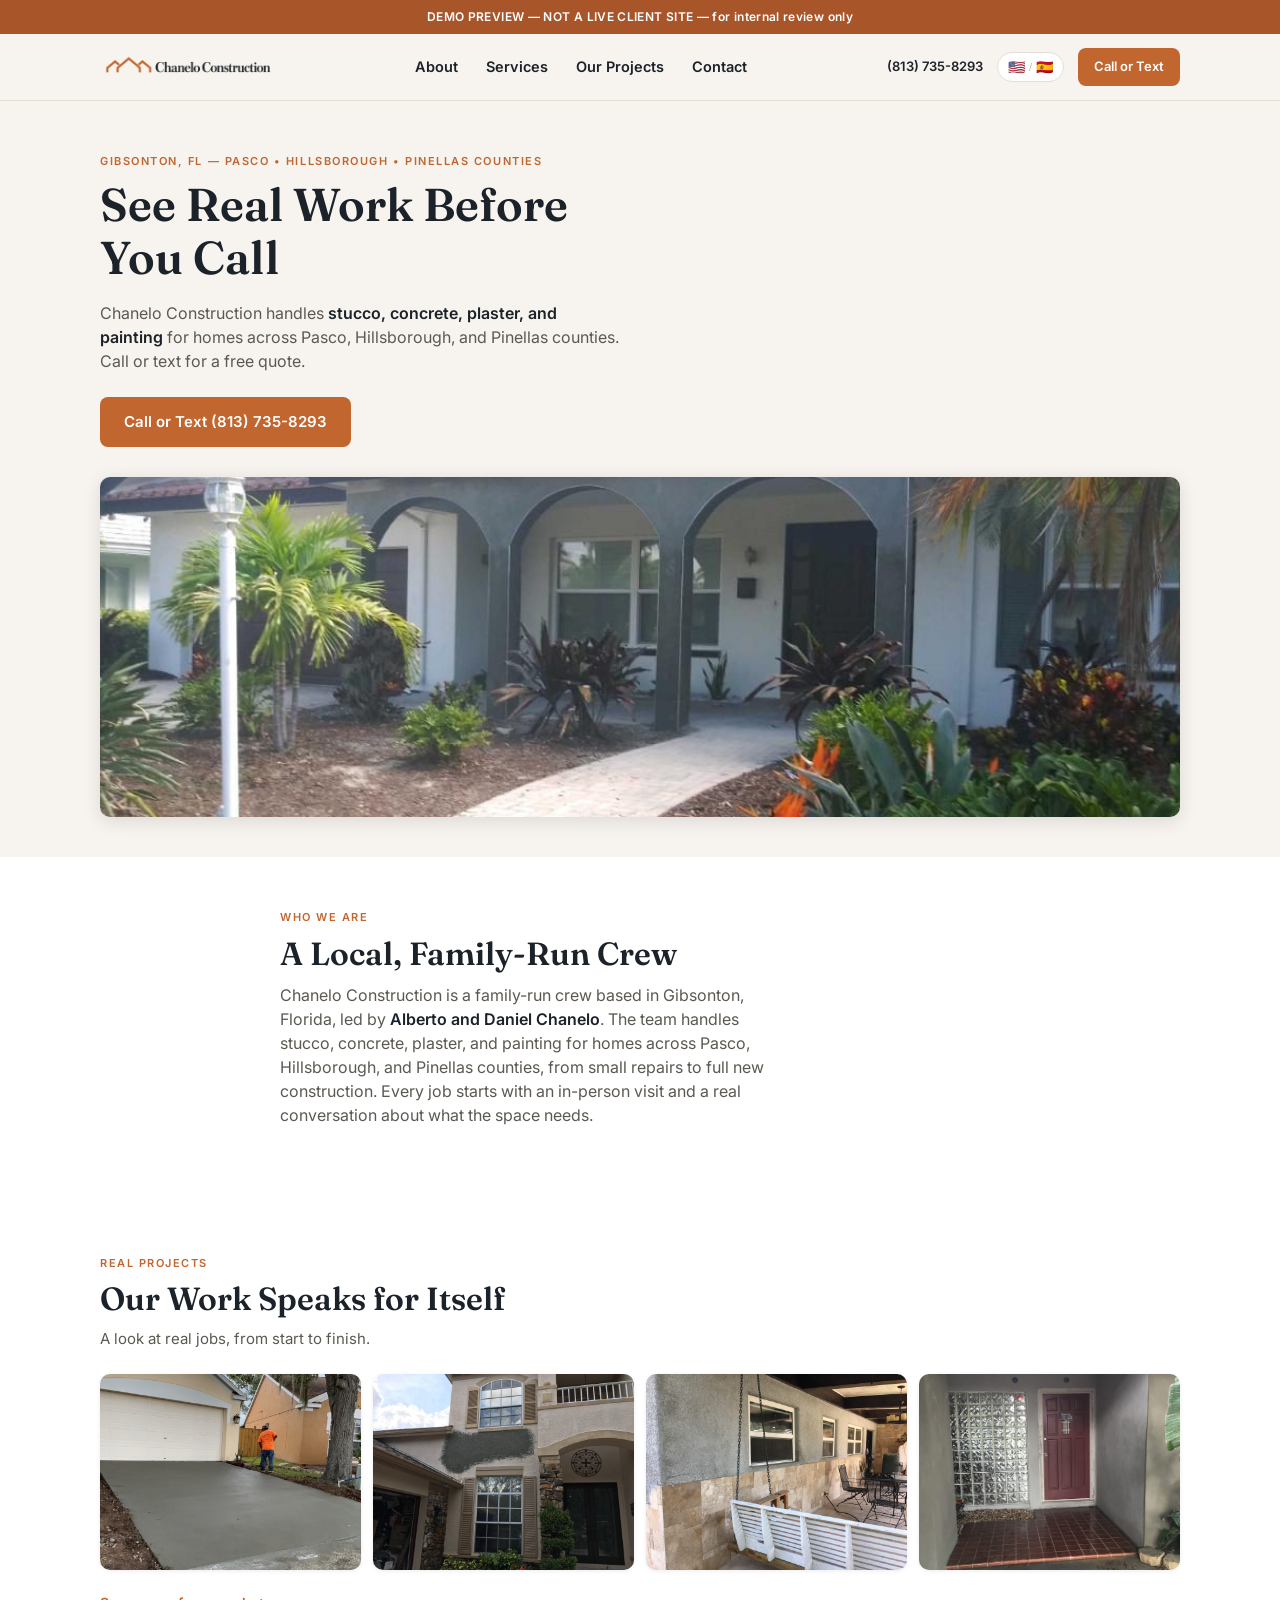
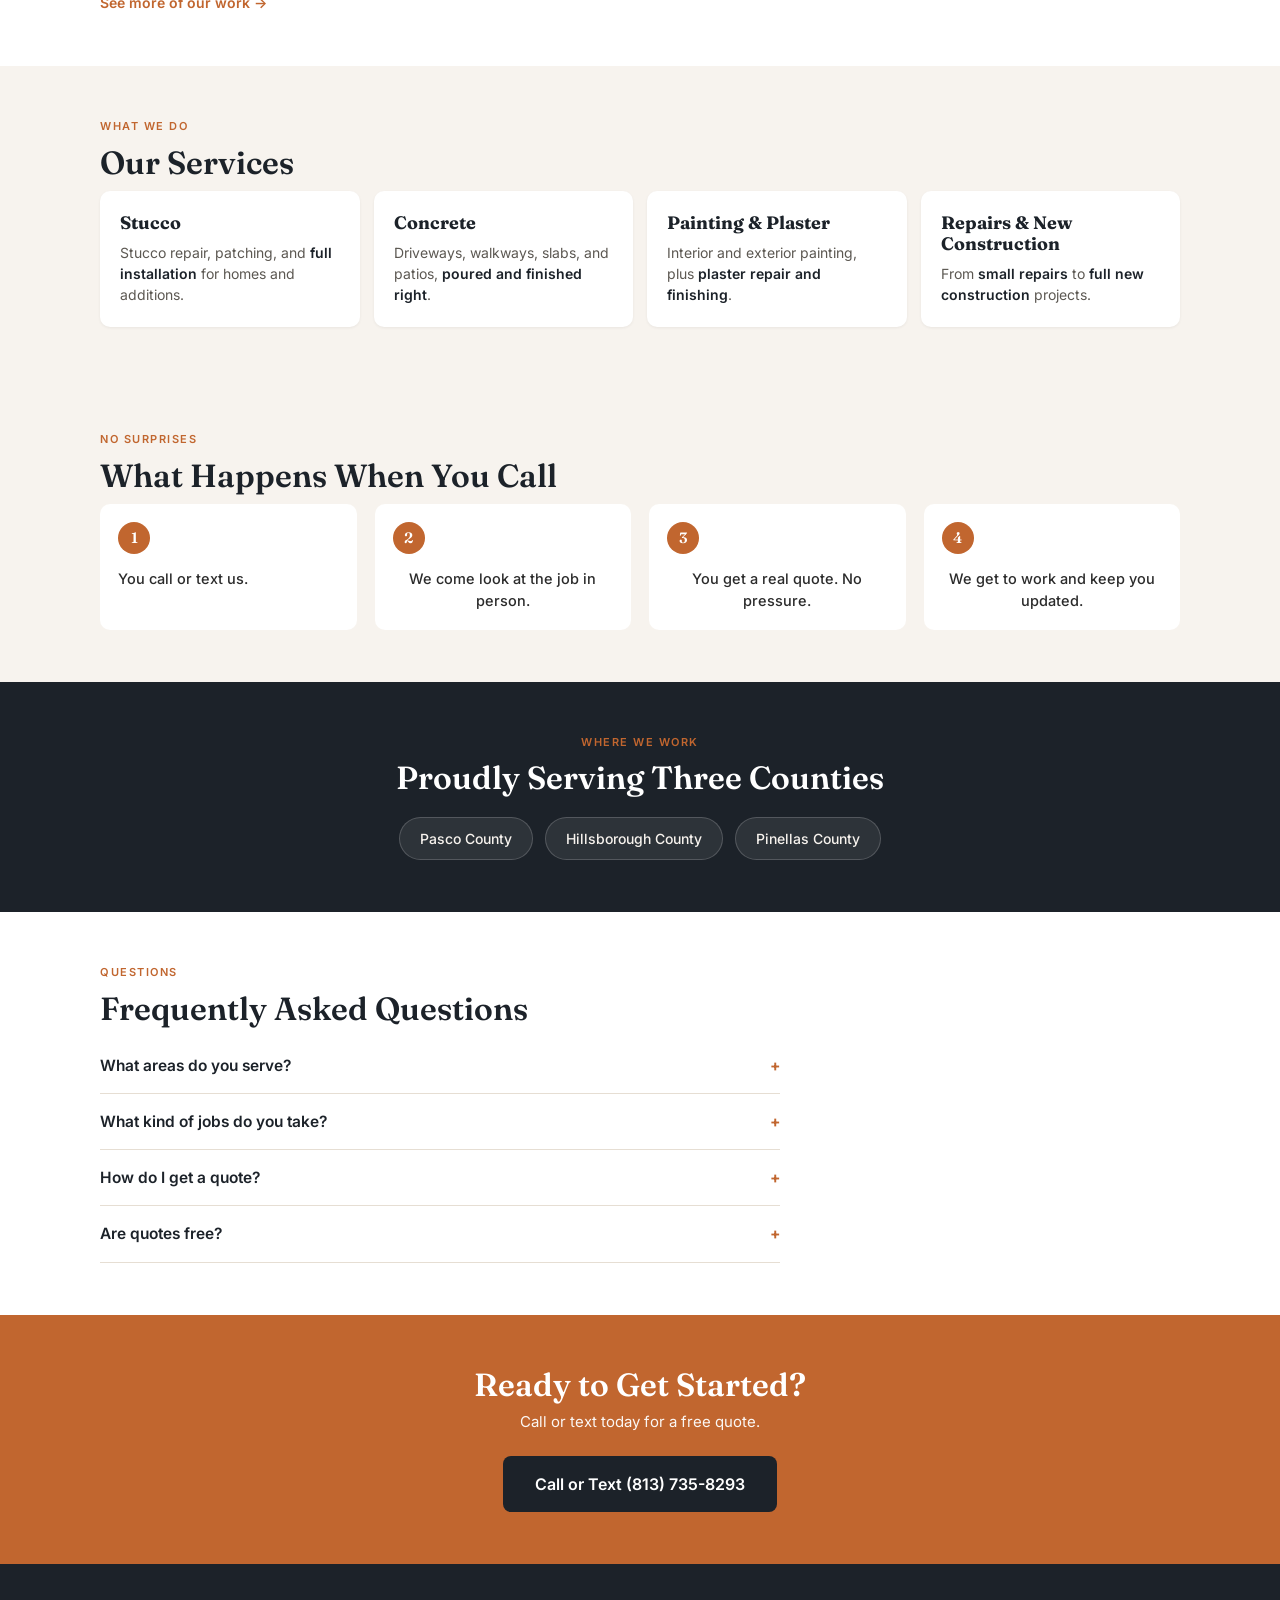
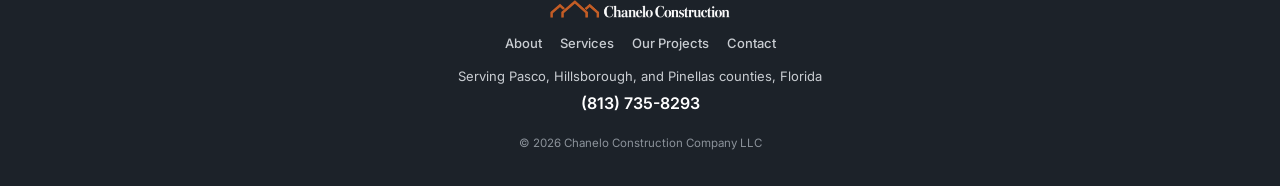
==== index.html @ 7eb4ff14 "Add real project photos from GBP to hero, home preview, and Projects gallery" ====
<!DOCTYPE html>
<html lang="en">
<head>
<meta charset="UTF-8">
<meta name="viewport" content="width=device-width, initial-scale=1">
<title>Chanelo Construction | Stucco, Concrete &amp; Painting | Pasco, Hillsborough &amp; Pinellas, FL</title>
<meta name="description" content="Chanelo Construction handles stucco, concrete, plaster, and painting for homes across Pasco, Hillsborough, and Pinellas counties, Florida. Call or text for a free quote.">
<link rel="preconnect" href="https://fonts.googleapis.com">
<link rel="preconnect" href="https://fonts.gstatic.com" crossorigin>
<link href="https://fonts.googleapis.com/css2?family=Fraunces:opsz,wght@9..144,500;9..144,600;9..144,700&family=Inter:wght@400;500;600;700&display=swap" rel="stylesheet">
<link rel="stylesheet" href="css/styles.css?v=1">
</head>
<body>

  <!-- DEMO BANNER: internal preview only, not shown to the client -->
  <div class="demo-banner">DEMO PREVIEW — NOT A LIVE CLIENT SITE — for internal review only</div>

  <header class="site-header">
    <div class="wrap header-inner">
      <a href="#top" class="logo-link">
        <img src="assets/logo/chanelo-logo.png" alt="Chanelo Construction" class="logo-img">
      </a>

      <nav class="main-nav" id="main-nav" aria-label="Main">
        <button class="nav-close" id="nav-close" aria-label="Close menu">&times;</button>
        <ul>
          <li><a href="#about" class="nav-link" data-i18n="nav_about">About</a></li>
          <li><a href="#services" class="nav-link" data-i18n="nav_services">Services</a></li>
          <li><a href="work/" class="nav-link" data-i18n="nav_projects">Our Projects</a></li>
          <li><a href="contact/" class="nav-link" data-i18n="nav_contact">Contact</a></li>
        </ul>
        <a href="tel:+18137358293" class="btn btn-primary nav-mobile-cta" data-i18n="cta_call">Call or Text (813) 735-8293</a>
      </nav>

      <div class="header-actions">
        <a href="tel:+18137358293" class="phone-link" data-i18n="phone_label">(813) 735-8293</a>
        <button id="lang-toggle" class="lang-toggle" aria-label="Switch language / Cambiar idioma">
          <span class="flag-en">🇺🇸</span><span class="lang-sep">/</span><span class="flag-es">🇪🇸</span>
        </button>
        <a href="tel:+18137358293" class="btn btn-primary btn-small desktop-only-cta" data-i18n="cta_short">Call or Text</a>
        <button class="hamburger" id="hamburger-btn" aria-label="Open menu" aria-expanded="false" aria-controls="main-nav">
          <span></span><span></span><span></span>
        </button>
      </div>
    </div>
    <div class="nav-overlay" id="nav-overlay"></div>
  </header>

  <main id="top">

    <!-- HERO -->
    <section class="hero">
      <div class="wrap hero-inner">
        <p class="eyebrow" data-i18n="hero_eyebrow">GIBSONTON, FL — PASCO • HILLSBOROUGH • PINELLAS COUNTIES</p>
        <h1 data-i18n="hero_headline">See Real Work Before You Call</h1>
        <p class="hero-sub" data-i18n="hero_sub">Chanelo Construction handles <strong>stucco, concrete, plaster, and painting</strong> for homes across Pasco, Hillsborough, and Pinellas counties. Call or text for a free quote.</p>
        <div class="hero-actions">
          <a href="tel:+18137358293" class="btn btn-primary" data-i18n="cta_call">Call or Text (813) 735-8293</a>
        </div>
        <div class="hero-photo">
          <img src="assets/photos/finished-home-mediterranean.jpg" data-i18n-alt="alt_hero_home" alt="A finished home renovation by Chanelo Construction" width="1024" height="768">
        </div>
      </div>
    </section>

    <!-- ABOUT -->
    <section class="section about-section" id="about">
      <div class="wrap about-inner">
        <p class="eyebrow" data-i18n="about_eyebrow">WHO WE ARE</p>
        <h2 data-i18n="about_heading">A Local, Family-Run Crew</h2>
        <p class="section-sub about-body" data-i18n="about_body">
          Chanelo Construction is a family-run crew based in Gibsonton, Florida, led by
          <strong>Alberto and Daniel Chanelo</strong>. The team handles stucco, concrete,
          plaster, and painting for homes across Pasco, Hillsborough, and Pinellas
          counties, from small repairs to full new construction. Every job starts with
          an in-person visit and a real conversation about what the space needs.
        </p>
      </div>
    </section>

    <!-- REAL WORK -->
    <section class="section work-section" id="work">
      <div class="wrap">
        <p class="eyebrow" data-i18n="work_eyebrow">REAL PROJECTS</p>
        <h2 data-i18n="work_heading">Our Work Speaks for Itself</h2>
        <p class="section-sub" data-i18n="work_sub">A look at real jobs, from start to finish.</p>
        <div class="photo-grid">
          <div class="photo-tile"><img src="assets/photos/driveway-during.jpg" data-i18n-alt="alt_driveway_during" alt="Chanelo Construction crew finishing a fresh concrete driveway" loading="lazy"></div>
          <div class="photo-tile"><img src="assets/photos/finished-home-stone-stucco-patch.jpg" data-i18n-alt="alt_stucco_patch" alt="Fresh stucco patch repair on a home exterior" loading="lazy"></div>
          <div class="photo-tile"><img src="assets/photos/patio-lanai.jpg" data-i18n-alt="alt_patio" alt="Covered patio addition with tile flooring" loading="lazy"></div>
          <div class="photo-tile"><img src="assets/photos/front-entry-renovation.jpg" data-i18n-alt="alt_entry" alt="Renovated home entry with glass block and tile flooring" loading="lazy"></div>
        </div>
        <a href="work/" class="link-more" data-i18n="work_see_more">See more of our work &rarr;</a>
      </div>
    </section>

    <!-- SERVICES -->
    <section class="section services-section" id="services">
      <div class="wrap">
        <p class="eyebrow" data-i18n="services_eyebrow">WHAT WE DO</p>
        <h2 data-i18n="services_heading">Our Services</h2>
        <div class="cards-grid">
          <div class="card">
            <h3 data-i18n="service_1_title">Stucco</h3>
            <p data-i18n="service_1_desc">Stucco repair, patching, and <strong>full installation</strong> for homes and additions.</p>
          </div>
          <div class="card">
            <h3 data-i18n="service_2_title">Concrete</h3>
            <p data-i18n="service_2_desc">Driveways, walkways, slabs, and patios, <strong>poured and finished right</strong>.</p>
          </div>
          <div class="card">
            <h3 data-i18n="service_3_title">Painting &amp; Plaster</h3>
            <p data-i18n="service_3_desc">Interior and exterior painting, plus <strong>plaster repair and finishing</strong>.</p>
          </div>
          <div class="card">
            <h3 data-i18n="service_4_title">Repairs &amp; New Construction</h3>
            <p data-i18n="service_4_desc">From <strong>small repairs</strong> to <strong>full new construction</strong> projects.</p>
          </div>
        </div>
      </div>
    </section>

    <!-- WHAT HAPPENS WHEN YOU CALL -->
    <section class="section process-section">
      <div class="wrap">
        <p class="eyebrow" data-i18n="process_eyebrow">NO SURPRISES</p>
        <h2 data-i18n="process_heading">What Happens When You Call</h2>
        <div class="steps-grid">
          <div class="step">
            <span class="step-num">1</span>
            <p data-i18n="process_1">You call or text us.</p>
          </div>
          <div class="step">
            <span class="step-num">2</span>
            <p data-i18n="process_2">We come look at the job in person.</p>
          </div>
          <div class="step">
            <span class="step-num">3</span>
            <p data-i18n="process_3">You get a real quote. No pressure.</p>
          </div>
          <div class="step">
            <span class="step-num">4</span>
            <p data-i18n="process_4">We get to work and keep you updated.</p>
          </div>
        </div>
      </div>
    </section>

    <!-- SERVICE AREA -->
    <section class="section area-section">
      <div class="wrap area-inner">
        <p class="eyebrow" data-i18n="area_eyebrow">WHERE WE WORK</p>
        <h2 data-i18n="area_heading">Proudly Serving Three Counties</h2>
        <div class="county-list">
          <div class="county-chip" data-i18n="county_1">Pasco County</div>
          <div class="county-chip" data-i18n="county_2">Hillsborough County</div>
          <div class="county-chip" data-i18n="county_3">Pinellas County</div>
        </div>
      </div>
    </section>

    <!-- FAQ -->
    <section class="section faq-section">
      <div class="wrap">
        <p class="eyebrow" data-i18n="faq_eyebrow">QUESTIONS</p>
        <h2 data-i18n="faq_heading">Frequently Asked Questions</h2>
        <div class="faq-list">
          <details class="faq-item">
            <summary data-i18n="faq_q1">What areas do you serve?</summary>
            <p data-i18n="faq_a1">We serve <strong>Pasco, Hillsborough, and Pinellas counties</strong> in Florida.</p>
          </details>
          <details class="faq-item">
            <summary data-i18n="faq_q2">What kind of jobs do you take?</summary>
            <p data-i18n="faq_a2">Everything from small repairs to full new construction, including <strong>stucco, concrete, plaster, and painting</strong>.</p>
          </details>
          <details class="faq-item">
            <summary data-i18n="faq_q3">How do I get a quote?</summary>
            <p data-i18n="faq_a3">Call or text us. We will come look at the job and give you <strong>a real quote, no pressure</strong>.</p>
          </details>
          <details class="faq-item">
            <summary data-i18n="faq_q4">Are quotes free?</summary>
            <p data-i18n="faq_a4"><strong>Yes, every quote is free.</strong></p>
          </details>
        </div>
      </div>
    </section>

    <!-- FINAL CTA -->
    <section class="section final-cta">
      <div class="wrap final-cta-inner">
        <h2 data-i18n="final_heading">Ready to Get Started?</h2>
        <p data-i18n="final_sub">Call or text today for a free quote.</p>
        <a href="tel:+18137358293" class="btn btn-primary btn-large" data-i18n="cta_call">Call or Text (813) 735-8293</a>
      </div>
    </section>

  </main>

  <footer class="site-footer">
    <div class="wrap footer-inner">
      <img src="assets/logo/chanelo-logo-dark-bg.png" alt="Chanelo Construction" class="footer-logo">
      <nav class="footer-nav" aria-label="Footer">
        <a href="#about" data-i18n="nav_about">About</a>
        <a href="#services" data-i18n="nav_services">Services</a>
        <a href="work/" data-i18n="nav_projects">Our Projects</a>
        <a href="contact/" data-i18n="nav_contact">Contact</a>
      </nav>
      <div class="footer-info">
        <p data-i18n="footer_area">Serving Pasco, Hillsborough, and Pinellas counties, Florida</p>
        <a href="tel:+18137358293" class="footer-phone">(813) 735-8293</a>
      </div>
      <p class="footer-copy" data-i18n="footer_copy">&copy; 2026 Chanelo Construction Company LLC</p>
    </div>
  </footer>

  <script src="js/main.js?v=1"></script>
</body>
</html>
---- css/styles.css ----
:root{
  --navy:#1C2229;
  --terracotta:#C1662F;
  --rust:#A8552A;
  --sand:#F7F3EE;
  --charcoal:#2B2B2B;
  --body-dim:#5c5852;
  --white:#FFFFFF;
  --border-soft:#e6ded3;
}

*{ box-sizing:border-box; margin:0; padding:0; }

html{ scroll-behavior:smooth; }

body{
  font-family:'Inter', sans-serif;
  background:var(--sand);
  color:var(--charcoal);
  line-height:1.5;
}

img{ max-width:100%; display:block; }

.wrap{
  max-width:1120px;
  margin:0 auto;
  padding:0 20px;
}

p strong, li strong, summary strong { color:var(--navy); font-weight:600; }

a{ color:inherit; text-decoration:none; }

h1,h2,h3{
  font-family:'Fraunces', serif;
  color:var(--navy);
  line-height:1.15;
}

/* Demo banner (internal only) */
.demo-banner{
  background:var(--rust);
  color:var(--white);
  text-align:center;
  font-size:12px;
  font-weight:600;
  letter-spacing:0.03em;
  padding:8px 12px;
}

/* Header */
.site-header{
  background:var(--sand);
  border-bottom:1px solid var(--border-soft);
  position:sticky;
  top:0;
  z-index:50;
}
.header-inner{
  display:flex;
  align-items:center;
  justify-content:space-between;
  padding:14px 20px;
}
.logo-img{ height:32px; width:auto; }
.header-actions{
  display:flex;
  align-items:center;
  gap:14px;
}
.phone-link{
  font-weight:600;
  font-size:13px;
  color:var(--navy);
  display:none;
}
.lang-toggle{
  background:var(--white);
  border:1px solid var(--border-soft);
  border-radius:20px;
  padding:6px 10px;
  font-size:14px;
  cursor:pointer;
  display:flex;
  align-items:center;
  gap:4px;
}
.lang-sep{ color:#bbb; font-size:11px; }
.desktop-only-cta{ display:none; }

/* Hamburger */
.hamburger{
  background:none;
  border:none;
  width:34px;
  height:34px;
  display:flex;
  flex-direction:column;
  align-items:center;
  justify-content:center;
  gap:6px;
  cursor:pointer;
  padding:0;
}
.hamburger span{
  display:block;
  width:22px;
  height:2px;
  background:var(--navy);
  border-radius:2px;
  transition:transform 0.3s ease, opacity 0.2s ease;
}
.hamburger[aria-expanded="true"] span:nth-child(1){ transform:translateY(8px) rotate(45deg); }
.hamburger[aria-expanded="true"] span:nth-child(2){ opacity:0; }
.hamburger[aria-expanded="true"] span:nth-child(3){ transform:translateY(-8px) rotate(-45deg); }

/* Nav — mobile slide-in panel */
.main-nav{
  position:fixed;
  top:0;
  right:0;
  height:100vh;
  width:82%;
  max-width:340px;
  background:var(--navy);
  z-index:200;
  padding:80px 30px 30px;
  transform:translateX(100%);
  transition:transform 0.35s cubic-bezier(.22,.85,.32,1);
  display:flex;
  flex-direction:column;
}
.main-nav.is-open{ transform:translateX(0); }
.main-nav ul{
  list-style:none;
  display:flex;
  flex-direction:column;
  gap:6px;
}
.main-nav .nav-link{
  display:block;
  color:var(--sand);
  font-family:'Fraunces', serif;
  font-size:22px;
  font-weight:500;
  padding:12px 0;
  border-bottom:1px solid rgba(255,255,255,0.08);
  opacity:0;
  transform:translateX(14px);
  transition:opacity 0.35s ease, transform 0.35s ease;
}
.main-nav.is-open .nav-link{ opacity:1; transform:translateX(0); }
.main-nav.is-open li:nth-child(1) .nav-link{ transition-delay:0.08s; }
.main-nav.is-open li:nth-child(2) .nav-link{ transition-delay:0.14s; }
.main-nav.is-open li:nth-child(3) .nav-link{ transition-delay:0.2s; }
.main-nav.is-open li:nth-child(4) .nav-link{ transition-delay:0.26s; }
.nav-mobile-cta{ margin-top:auto; text-align:center; }
.nav-close{
  position:absolute;
  top:20px;
  right:20px;
  background:none;
  border:none;
  color:var(--sand);
  font-size:32px;
  line-height:1;
  cursor:pointer;
  padding:6px;
}
.nav-overlay{
  position:fixed;
  inset:0;
  background:rgba(0,0,0,0.45);
  opacity:0;
  visibility:hidden;
  transition:opacity 0.3s ease;
  z-index:150;
}
.nav-overlay.is-open{ opacity:1; visibility:visible; }
body.nav-locked{ overflow:hidden; }

.btn{
  display:inline-block;
  font-family:'Inter', sans-serif;
  font-weight:600;
  border-radius:8px;
  padding:14px 24px;
  font-size:15px;
  text-align:center;
  transition:background 0.15s ease, transform 0.1s ease;
}
.btn-primary{
  background:var(--terracotta);
  color:var(--white);
}
.btn-primary:hover{ background:var(--rust); }
.btn-primary:active{ transform:scale(0.98); }
.btn-small{ padding:9px 16px; font-size:13px; }
.btn-large{ padding:16px 32px; font-size:16px; }

/* Hero */
.hero{ padding:52px 0 40px; }
.eyebrow{
  font-size:11px;
  font-weight:600;
  letter-spacing:0.14em;
  text-transform:uppercase;
  color:var(--terracotta);
  margin-bottom:10px;
}
.hero h1{
  font-size:clamp(28px, 6vw, 46px);
  font-weight:600;
  margin-bottom:16px;
  max-width:12ch;
}
.hero-sub{
  font-size:16px;
  color:var(--body-dim);
  max-width:52ch;
  margin-bottom:24px;
}
.hero-actions{ margin-bottom:30px; }

.photo-placeholder{
  background:var(--white);
  border:1.5px dashed var(--terracotta);
  border-radius:10px;
  display:flex;
  align-items:center;
  justify-content:center;
  color:#a89f92;
  font-size:13px;
  font-weight:500;
  text-align:center;
  padding:10px;
}
.hero-photo-placeholder{ height:220px; }
.hero-photo{
  border-radius:10px;
  overflow:hidden;
  height:220px;
  box-shadow:0 4px 18px rgba(28,34,41,0.12);
}
.hero-photo img{ width:100%; height:100%; object-fit:cover; }

.photo-tile{
  border-radius:10px;
  overflow:hidden;
  box-shadow:0 1px 4px rgba(0,0,0,0.08);
  aspect-ratio:4/3;
}
.photo-tile img{ width:100%; height:100%; object-fit:cover; display:block; transition:transform 0.4s ease; }
.photo-tile:hover img{ transform:scale(1.05); }

/* Sections */
.section{ padding:52px 0; }
.section-sub{
  color:var(--body-dim);
  font-size:15px;
  margin-bottom:24px;
  max-width:50ch;
}
.section h2{
  font-size:clamp(24px, 4vw, 32px);
  font-weight:600;
  margin-bottom:10px;
}

.work-section{ background:var(--white); }
.photo-grid{
  display:grid;
  grid-template-columns:1fr 1fr;
  gap:12px;
  margin-bottom:20px;
}
.photo-grid .photo-placeholder{ height:140px; }
.link-more{
  color:var(--terracotta);
  font-weight:600;
  font-size:14px;
}

.cards-grid{
  display:grid;
  grid-template-columns:1fr;
  gap:14px;
}
.card{
  background:var(--white);
  border-radius:10px;
  padding:22px 20px;
  box-shadow:0 1px 3px rgba(0,0,0,0.06);
}
.card h3{ font-size:18px; margin-bottom:8px; }
.card p{ color:var(--body-dim); font-size:14px; }

.process-section{ background:var(--sand); }
.steps-grid{
  display:grid;
  grid-template-columns:1fr;
  gap:18px;
}
.step{
  display:flex;
  align-items:flex-start;
  gap:14px;
  background:var(--white);
  border-radius:10px;
  padding:18px;
}
.step-num{
  flex-shrink:0;
  width:32px;
  height:32px;
  border-radius:50%;
  background:var(--terracotta);
  color:var(--white);
  font-family:'Fraunces', serif;
  font-weight:600;
  display:flex;
  align-items:center;
  justify-content:center;
  font-size:15px;
}
.step p{ font-size:14.5px; padding-top:6px; color:var(--charcoal); font-weight:500; }

.area-section{ background:var(--navy); color:var(--sand); }
.area-section .eyebrow{ color:var(--terracotta); }
.area-section h2{ color:var(--white); }
.area-inner{ text-align:center; }
.county-list{
  display:flex;
  flex-wrap:wrap;
  justify-content:center;
  gap:12px;
  margin-top:20px;
}
.county-chip{
  background:rgba(255,255,255,0.08);
  border:1px solid rgba(255,255,255,0.18);
  color:var(--sand);
  padding:10px 20px;
  border-radius:30px;
  font-size:14px;
  font-weight:500;
}

.faq-section{ background:var(--white); }
.faq-list{ max-width:680px; }
.faq-item{
  border-bottom:1px solid var(--border-soft);
  padding:16px 0;
}
.faq-item summary{
  cursor:pointer;
  font-weight:600;
  font-size:15.5px;
  color:var(--navy);
  list-style:none;
}
.faq-item summary::-webkit-details-marker{ display:none; }
.faq-item summary::after{
  content:"+";
  float:right;
  color:var(--terracotta);
  font-weight:700;
}
.faq-item[open] summary::after{ content:"\2212"; }
.faq-item p{
  margin-top:10px;
  color:var(--body-dim);
  font-size:14.5px;
}

.final-cta{
  background:var(--terracotta);
  color:var(--white);
  text-align:center;
}
.final-cta h2{ color:var(--white); margin-bottom:8px; }
.final-cta p{ margin-bottom:22px; font-size:15px; opacity:0.95; }
.final-cta .btn-primary{ background:var(--navy); }
.final-cta .btn-primary:hover{ background:#111519; }

/* Footer */
.site-footer{
  background:var(--navy);
  color:var(--sand);
  padding:34px 0;
}
.footer-inner{
  display:flex;
  flex-direction:column;
  align-items:center;
  text-align:center;
  gap:14px;
}
.footer-logo{ height:22px; width:auto; }
.footer-info p{ font-size:13px; color:#c9cdd2; margin-bottom:4px; }
.footer-phone{ font-weight:600; color:var(--white); }
.footer-copy{ font-size:11.5px; color:#8b929a; margin-top:6px; }

/* About section */
.about-section{ background:var(--white); }
.about-inner{ max-width:760px; }
.about-body{ font-size:16px; }

/* Contact page */
.contact-hero{ padding-bottom:20px; }
.contact-body{ padding-top:10px; }
.contact-grid{
  display:grid;
  grid-template-columns:1fr;
  gap:30px;
}
.contact-direct{
  display:flex;
  flex-direction:column;
  gap:14px;
}
.contact-method{
  background:var(--white);
  border-radius:10px;
  padding:18px 20px;
  box-shadow:0 1px 3px rgba(0,0,0,0.06);
  display:flex;
  flex-direction:column;
  gap:4px;
}
.contact-method-label{
  font-size:11px;
  font-weight:600;
  letter-spacing:0.08em;
  text-transform:uppercase;
  color:var(--terracotta);
}
.contact-method-value{
  font-size:16px;
  font-weight:600;
  color:var(--navy);
  font-family:'Fraunces', serif;
}
.contact-form{
  background:var(--white);
  border-radius:12px;
  padding:26px 22px;
  box-shadow:0 1px 3px rgba(0,0,0,0.06);
  display:flex;
  flex-direction:column;
  gap:16px;
}
.form-note{
  font-size:12.5px;
  color:#8a8478;
  background:var(--sand);
  border-radius:6px;
  padding:8px 12px;
}
.form-field{ display:flex; flex-direction:column; gap:6px; font-size:13.5px; font-weight:600; color:var(--navy); }
.form-field input, .form-field select, .form-field textarea{
  font-family:'Inter', sans-serif;
  font-size:14.5px;
  font-weight:400;
  color:var(--charcoal);
  border:1px solid var(--border-soft);
  border-radius:8px;
  padding:11px 12px;
  background:var(--sand);
}
.form-field input:focus, .form-field select:focus, .form-field textarea:focus{
  outline:2px solid var(--terracotta);
  outline-offset:1px;
}
.form-field select{ appearance:none; background-image:url("data:image/svg+xml,%3Csvg xmlns='http://www.w3.org/2000/svg' width='12' height='8'%3E%3Cpath d='M1 1l5 5 5-5' stroke='%23A8552A' stroke-width='2' fill='none'/%3E%3C/svg%3E"); background-repeat:no-repeat; background-position:right 12px center; }

/* Work page */
.work-hero{ padding-bottom:16px; }
.work-category{ padding:36px 0; }
.work-category.alt-bg{ background:var(--white); }
.work-category h2{ font-size:22px; margin-bottom:16px; }
.photo-grid-3{ grid-template-columns:1fr 1fr; }
.photo-grid-3 .photo-placeholder{ height:150px; }

/* Footer nav */
.footer-nav{
  display:flex;
  flex-wrap:wrap;
  justify-content:center;
  gap:18px;
  font-size:13px;
  font-weight:500;
}
.footer-nav a{ color:#c9cdd2; }
.footer-nav a:hover{ color:var(--white); }

/* Tablet+ */
@media (min-width:640px){
  .phone-link{ display:inline-block; }
  .hero-photo, .hero-photo-placeholder{ height:340px; }
  .photo-grid{ grid-template-columns:repeat(4,1fr); }
  .cards-grid{ grid-template-columns:repeat(2,1fr); }
  .steps-grid{ grid-template-columns:repeat(4,1fr); }
  .step{ flex-direction:column; text-align:center; }
  .step p{ padding-top:0; }
}

@media (min-width:900px){
  .cards-grid{ grid-template-columns:repeat(4,1fr); }
  .hero h1{ max-width:16ch; }
  .contact-grid{ grid-template-columns:280px 1fr; align-items:start; }
  .photo-grid-3{ grid-template-columns:repeat(3,1fr); }

  .hamburger, .nav-close, .nav-overlay{ display:none; }
  .desktop-only-cta{ display:inline-block; }

  .main-nav{
    position:static;
    height:auto;
    width:auto;
    max-width:none;
    background:none;
    transform:none;
    padding:0;
    flex-direction:row;
    align-items:center;
  }
  .main-nav ul{
    flex-direction:row;
    gap:28px;
  }
  .main-nav .nav-link{
    color:var(--navy);
    font-family:'Inter', sans-serif;
    font-size:14.5px;
    font-weight:600;
    padding:0;
    border-bottom:none;
    opacity:1;
    transform:none;
  }
  .main-nav .nav-link:hover{ color:var(--terracotta); }
  .nav-mobile-cta{ display:none; }
}
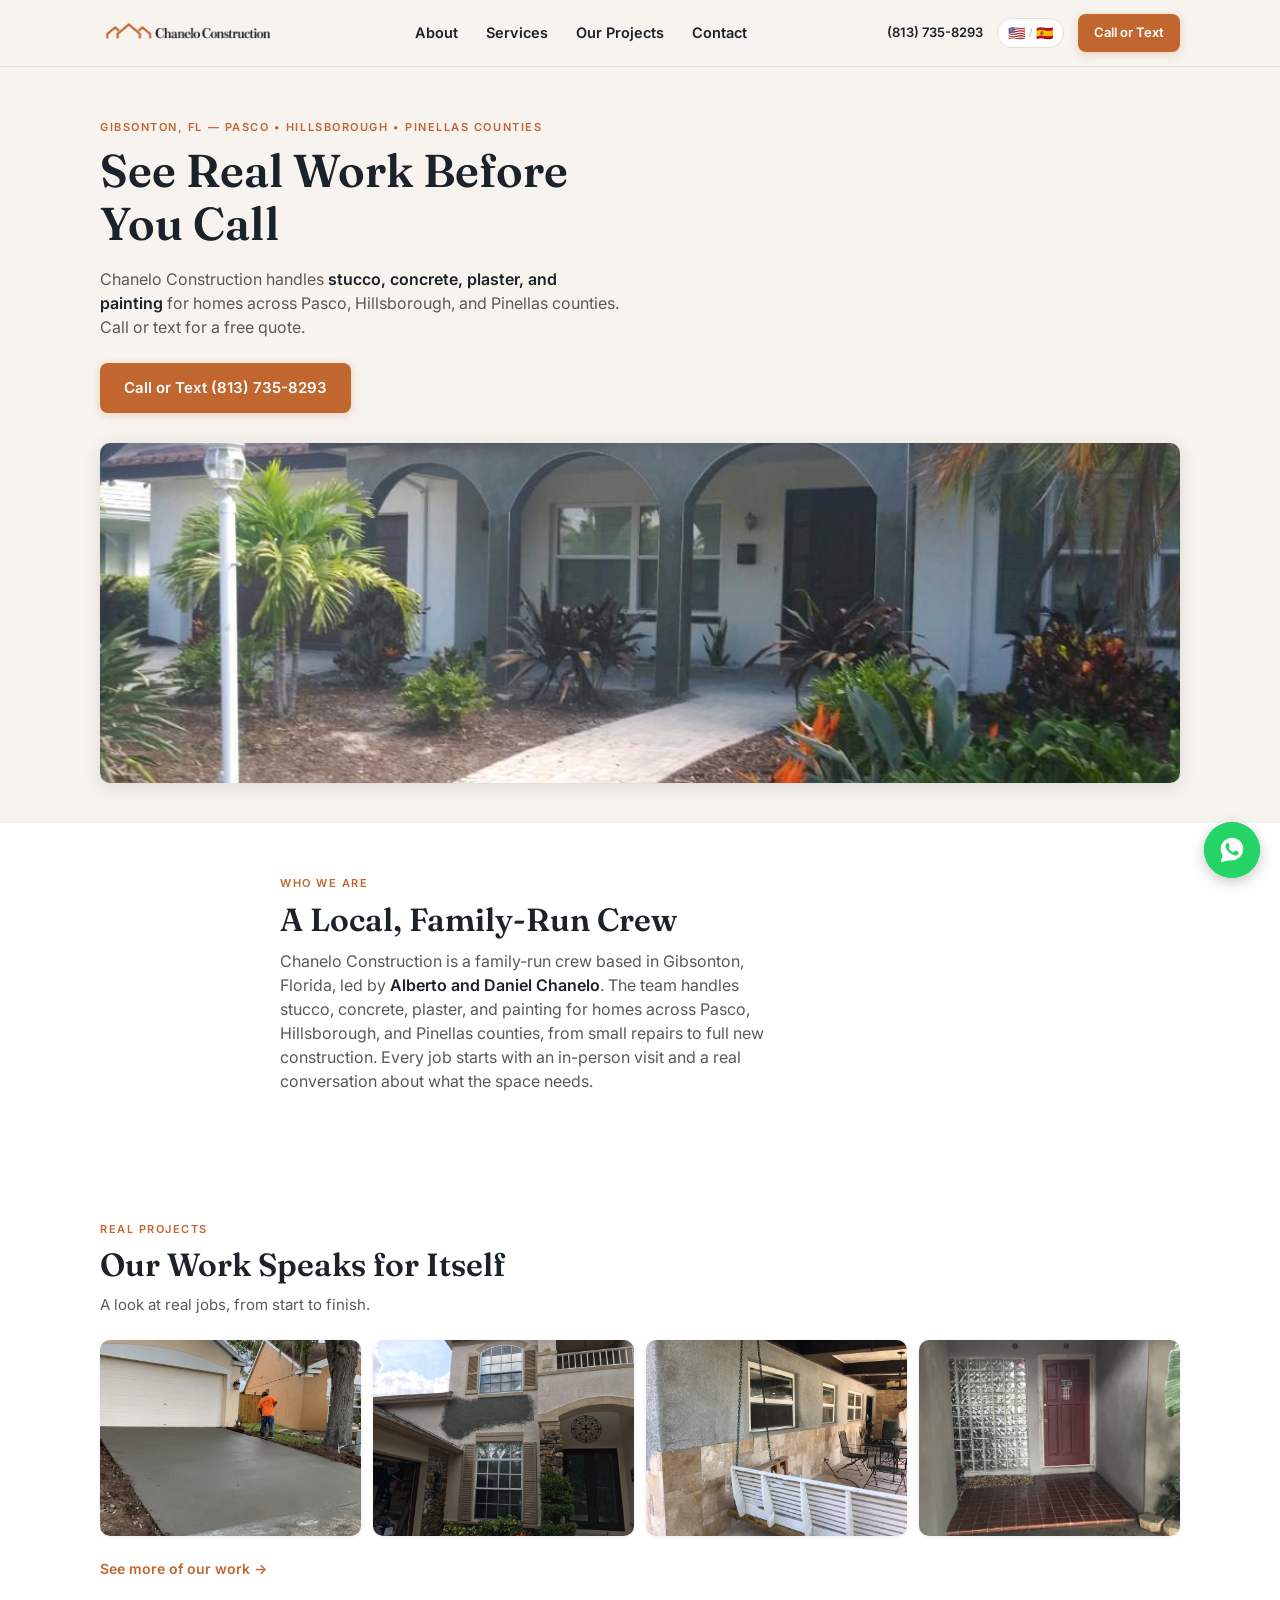
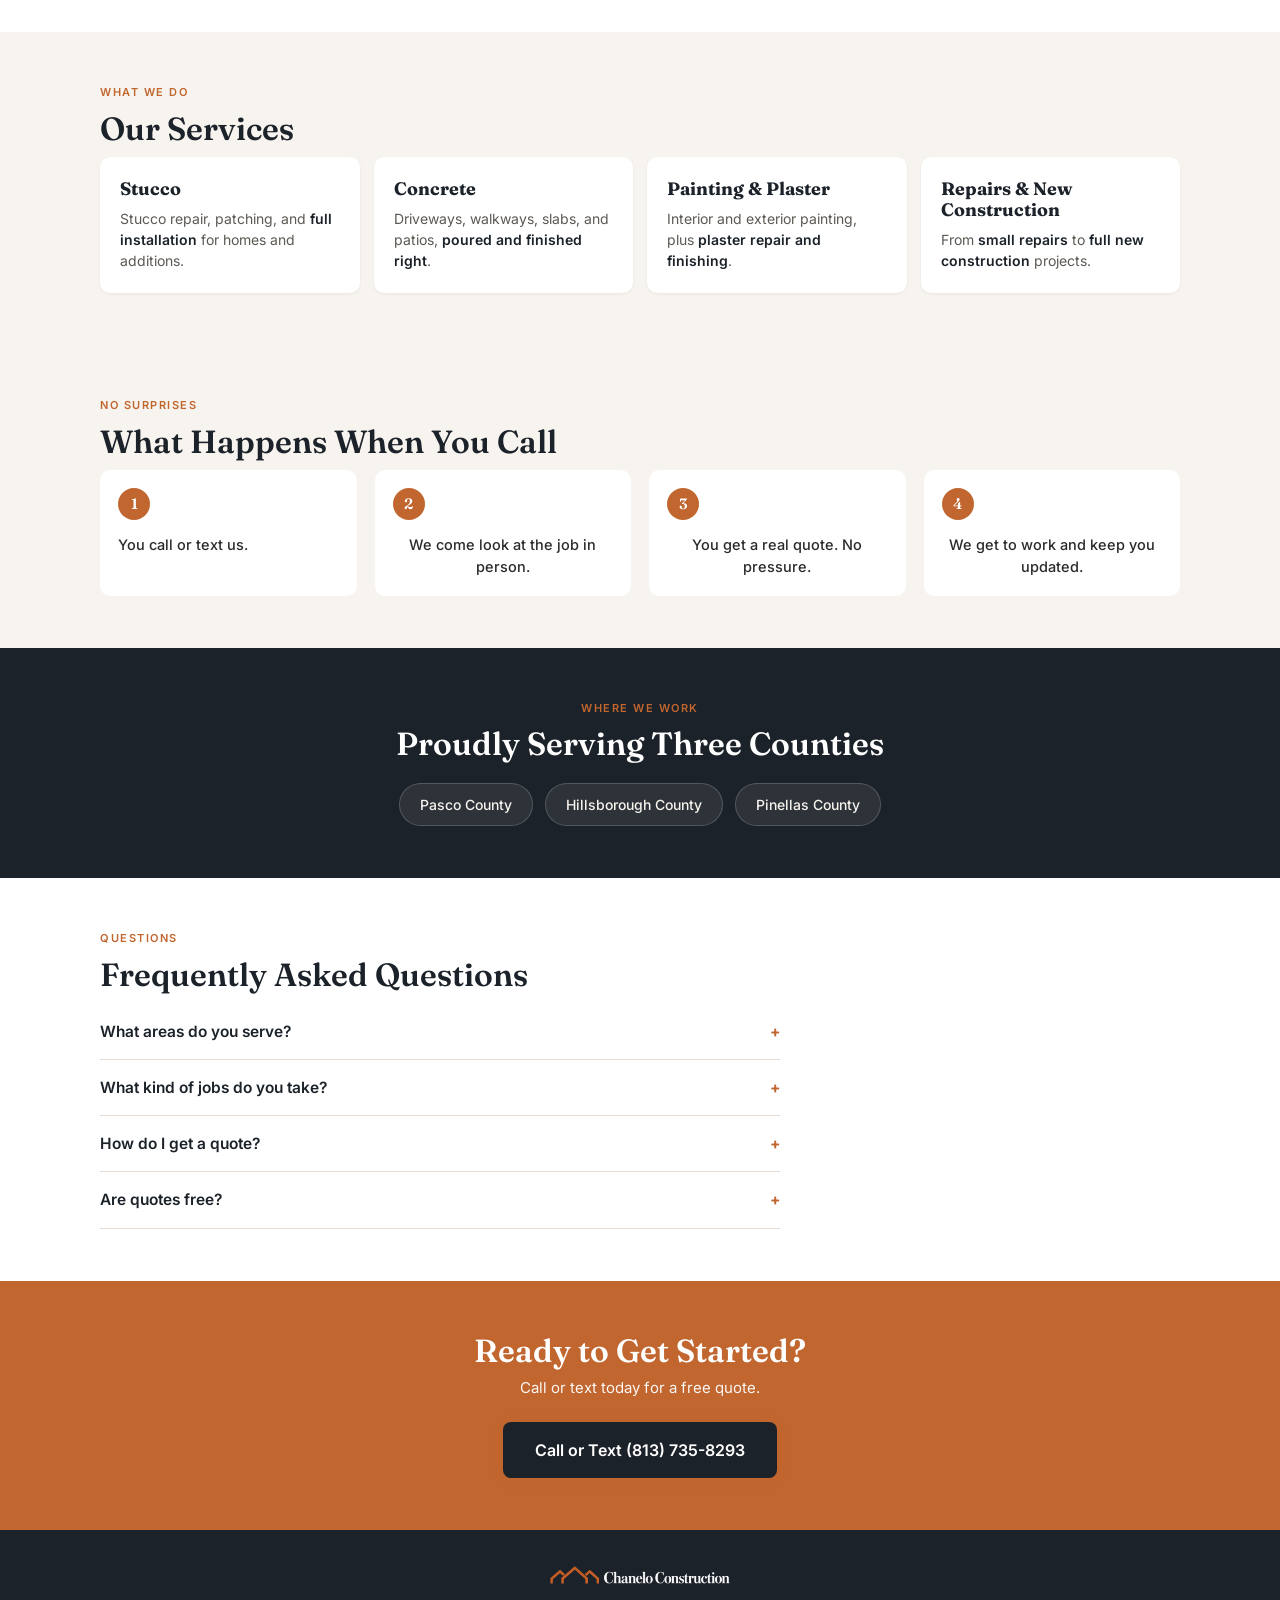
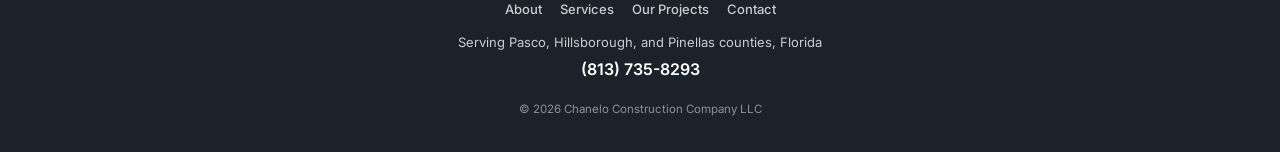
==== commit 628e01cc: "Add back-to-top and WhatsApp buttons, scroll-reveal animations, hide empty Painting category, fix mo" ====
--- a/index.html
+++ b/index.html
@@ -12,9 +12,6 @@
 </head>
 <body>
 
-  <!-- DEMO BANNER: internal preview only, not shown to the client -->
-  <div class="demo-banner">DEMO PREVIEW — NOT A LIVE CLIENT SITE — for internal review only</div>
-
   <header class="site-header">
     <div class="wrap header-inner">
       <a href="#top" class="logo-link">
@@ -64,7 +61,7 @@
     </section>
 
     <!-- ABOUT -->
-    <section class="section about-section" id="about">
+    <section class="section about-section reveal" id="about">
       <div class="wrap about-inner">
         <p class="eyebrow" data-i18n="about_eyebrow">WHO WE ARE</p>
         <h2 data-i18n="about_heading">A Local, Family-Run Crew</h2>
@@ -79,7 +76,7 @@
     </section>
 
     <!-- REAL WORK -->
-    <section class="section work-section" id="work">
+    <section class="section work-section reveal" id="work">
       <div class="wrap">
         <p class="eyebrow" data-i18n="work_eyebrow">REAL PROJECTS</p>
         <h2 data-i18n="work_heading">Our Work Speaks for Itself</h2>
@@ -95,7 +92,7 @@
     </section>
 
     <!-- SERVICES -->
-    <section class="section services-section" id="services">
+    <section class="section services-section reveal" id="services">
       <div class="wrap">
         <p class="eyebrow" data-i18n="services_eyebrow">WHAT WE DO</p>
         <h2 data-i18n="services_heading">Our Services</h2>
@@ -121,7 +118,7 @@
     </section>
 
     <!-- WHAT HAPPENS WHEN YOU CALL -->
-    <section class="section process-section">
+    <section class="section process-section reveal">
       <div class="wrap">
         <p class="eyebrow" data-i18n="process_eyebrow">NO SURPRISES</p>
         <h2 data-i18n="process_heading">What Happens When You Call</h2>
@@ -147,7 +144,7 @@
     </section>
 
     <!-- SERVICE AREA -->
-    <section class="section area-section">
+    <section class="section area-section reveal">
       <div class="wrap area-inner">
         <p class="eyebrow" data-i18n="area_eyebrow">WHERE WE WORK</p>
         <h2 data-i18n="area_heading">Proudly Serving Three Counties</h2>
@@ -160,7 +157,7 @@
     </section>
 
     <!-- FAQ -->
-    <section class="section faq-section">
+    <section class="section faq-section reveal">
       <div class="wrap">
         <p class="eyebrow" data-i18n="faq_eyebrow">QUESTIONS</p>
         <h2 data-i18n="faq_heading">Frequently Asked Questions</h2>
@@ -186,7 +183,7 @@
     </section>
 
     <!-- FINAL CTA -->
-    <section class="section final-cta">
+    <section class="section final-cta reveal">
       <div class="wrap final-cta-inner">
         <h2 data-i18n="final_heading">Ready to Get Started?</h2>
         <p data-i18n="final_sub">Call or text today for a free quote.</p>
@@ -213,6 +210,13 @@
     </div>
   </footer>
 
+  <a href="https://wa.me/18137358293" class="whatsapp-fab" target="_blank" rel="noopener" aria-label="Chat on WhatsApp" data-i18n-aria="aria_whatsapp">
+    <svg viewBox="0 0 32 32" fill="currentColor" aria-hidden="true"><path d="M16.004 3C9.377 3 4 8.373 4 15c0 2.386.7 4.61 1.906 6.475L4 29l7.72-1.867A11.93 11.93 0 0 0 16.004 27C22.63 27 28 21.627 28 15S22.63 3 16.004 3zm6.98 17.06c-.29.82-1.44 1.51-2.36 1.71-.63.13-1.45.24-4.21-.9-3.54-1.47-5.82-5.06-6-5.3-.17-.24-1.44-1.92-1.44-3.66 0-1.74.9-2.6 1.23-2.95.29-.31.65-.4.87-.4.22 0 .44.002.63.012.2.01.47-.08.74.56.29.68.98 2.36 1.07 2.53.09.17.14.36.03.58-.11.22-.17.36-.34.55-.17.2-.36.44-.51.6-.17.17-.35.36-.15.71.2.35.9 1.48 1.93 2.4 1.33 1.18 2.44 1.55 2.8 1.72.36.17.57.15.78-.09.21-.24.9-1.05 1.14-1.4.24-.36.48-.29.8-.17.32.11 2.05.97 2.4 1.14.36.17.6.26.68.4.09.15.09.85-.2 1.67z"/></svg>
+  </a>
+  <button id="back-to-top" class="back-to-top" aria-label="Back to top" data-i18n-aria="aria_back_to_top">
+    <svg viewBox="0 0 24 24" fill="none" stroke="currentColor" stroke-width="2.5" stroke-linecap="round" stroke-linejoin="round" aria-hidden="true"><path d="M12 19V5M5 12l7-7 7 7"/></svg>
+  </button>
+
   <script src="js/main.js?v=1"></script>
 </body>
 </html>
--- a/css/styles.css
+++ b/css/styles.css
@@ -38,15 +38,106 @@
   line-height:1.15;
 }
 
-/* Demo banner (internal only) */
-.demo-banner{
-  background:var(--rust);
+/* Floating action buttons */
+.whatsapp-fab, .back-to-top{
+  position:fixed;
+  right:20px;
+  z-index:90;
+  display:flex;
+  align-items:center;
+  justify-content:center;
+  border:none;
+  cursor:pointer;
+  box-shadow:0 4px 14px rgba(0,0,0,0.22);
+  transition:transform 0.25s ease, box-shadow 0.25s ease;
+}
+.whatsapp-fab{
+  bottom:22px;
+  width:56px;
+  height:56px;
+  border-radius:50%;
+  background:#25D366;
   color:var(--white);
-  text-align:center;
-  font-size:12px;
-  font-weight:600;
-  letter-spacing:0.03em;
-  padding:8px 12px;
+}
+.whatsapp-fab svg{ width:30px; height:30px; }
+.whatsapp-fab::before{
+  content:"";
+  position:absolute;
+  inset:0;
+  border-radius:50%;
+  background:#25D366;
+  animation:whatsapp-pulse 2.4s ease-out infinite;
+  z-index:-1;
+}
+@keyframes whatsapp-pulse{
+  0%{ transform:scale(1); opacity:0.55; }
+  100%{ transform:scale(1.7); opacity:0; }
+}
+.whatsapp-fab:hover{ transform:translateY(-3px) scale(1.05); box-shadow:0 8px 20px rgba(0,0,0,0.28); }
+
+.back-to-top{
+  bottom:90px;
+  width:44px;
+  height:44px;
+  border-radius:50%;
+  background:var(--navy);
+  color:var(--sand);
+  opacity:0;
+  visibility:hidden;
+  transform:translateY(10px);
+}
+.back-to-top.is-visible{ opacity:1; visibility:visible; transform:translateY(0); }
+.back-to-top:hover{ transform:translateY(-3px); background:var(--terracotta); box-shadow:0 8px 20px rgba(0,0,0,0.28); }
+.back-to-top svg{ width:20px; height:20px; }
+
+@media (prefers-reduced-motion: reduce){
+  .whatsapp-fab::before{ animation:none; display:none; }
+}
+
+/* Scroll-reveal */
+.reveal{
+  opacity:0;
+  transform:translateY(28px);
+  transition:opacity 0.7s ease, transform 0.7s ease;
+}
+.reveal.is-visible{ opacity:1; transform:translateY(0); }
+
+.cards-grid .card, .steps-grid .step, .photo-grid .photo-tile, .county-list .county-chip{
+  opacity:0;
+  transform:translateY(18px);
+  transition:opacity 0.5s ease, transform 0.5s ease, box-shadow 0.25s ease;
+}
+.reveal.is-visible .cards-grid .card,
+.reveal.is-visible .steps-grid .step,
+.reveal.is-visible .photo-grid .photo-tile,
+.reveal.is-visible .county-list .county-chip{
+  opacity:1;
+  transform:translateY(0);
+}
+.cards-grid .card:nth-child(1), .steps-grid .step:nth-child(1), .photo-grid .photo-tile:nth-child(1){ transition-delay:0.05s; }
+.cards-grid .card:nth-child(2), .steps-grid .step:nth-child(2), .photo-grid .photo-tile:nth-child(2){ transition-delay:0.13s; }
+.cards-grid .card:nth-child(3), .steps-grid .step:nth-child(3), .photo-grid .photo-tile:nth-child(3){ transition-delay:0.21s; }
+.cards-grid .card:nth-child(4), .steps-grid .step:nth-child(4), .photo-grid .photo-tile:nth-child(4){ transition-delay:0.29s; }
+
+@media (prefers-reduced-motion: reduce){
+  .reveal, .cards-grid .card, .steps-grid .step, .photo-grid .photo-tile, .county-list .county-chip{
+    opacity:1; transform:none; transition:none;
+  }
+}
+
+/* 3D hover polish */
+.btn-primary{ box-shadow:0 2px 8px rgba(193,102,47,0.25); }
+.btn-primary:hover{ transform:translateY(-2px); box-shadow:0 8px 18px rgba(193,102,47,0.35); }
+.card, .contact-method, .step{
+  transition:transform 0.3s ease, box-shadow 0.3s ease;
+}
+.card:hover, .contact-method:hover{
+  transform:translateY(-5px) perspective(700px) rotateX(1.5deg);
+  box-shadow:0 14px 28px rgba(28,34,41,0.12);
+}
+.step:hover{
+  transform:translateY(-4px);
+  box-shadow:0 12px 24px rgba(28,34,41,0.1);
 }
 
 /* Header */
@@ -55,7 +146,7 @@
   border-bottom:1px solid var(--border-soft);
   position:sticky;
   top:0;
-  z-index:50;
+  z-index:250;
 }
 .header-inner{
   display:flex;
@@ -121,15 +212,17 @@
   top:0;
   right:0;
   height:100vh;
+  height:100dvh;
   width:82%;
   max-width:340px;
   background:var(--navy);
   z-index:200;
-  padding:80px 30px 30px;
+  padding:76px 30px 30px;
   transform:translateX(100%);
   transition:transform 0.35s cubic-bezier(.22,.85,.32,1);
   display:flex;
   flex-direction:column;
+  overflow-y:auto;
 }
 .main-nav.is-open{ transform:translateX(0); }
 .main-nav ul{
@@ -155,7 +248,7 @@
 .main-nav.is-open li:nth-child(2) .nav-link{ transition-delay:0.14s; }
 .main-nav.is-open li:nth-child(3) .nav-link{ transition-delay:0.2s; }
 .main-nav.is-open li:nth-child(4) .nav-link{ transition-delay:0.26s; }
-.nav-mobile-cta{ margin-top:auto; text-align:center; }
+.nav-mobile-cta{ margin-top:32px; text-align:center; flex-shrink:0; }
 .nav-close{
   position:absolute;
   top:20px;
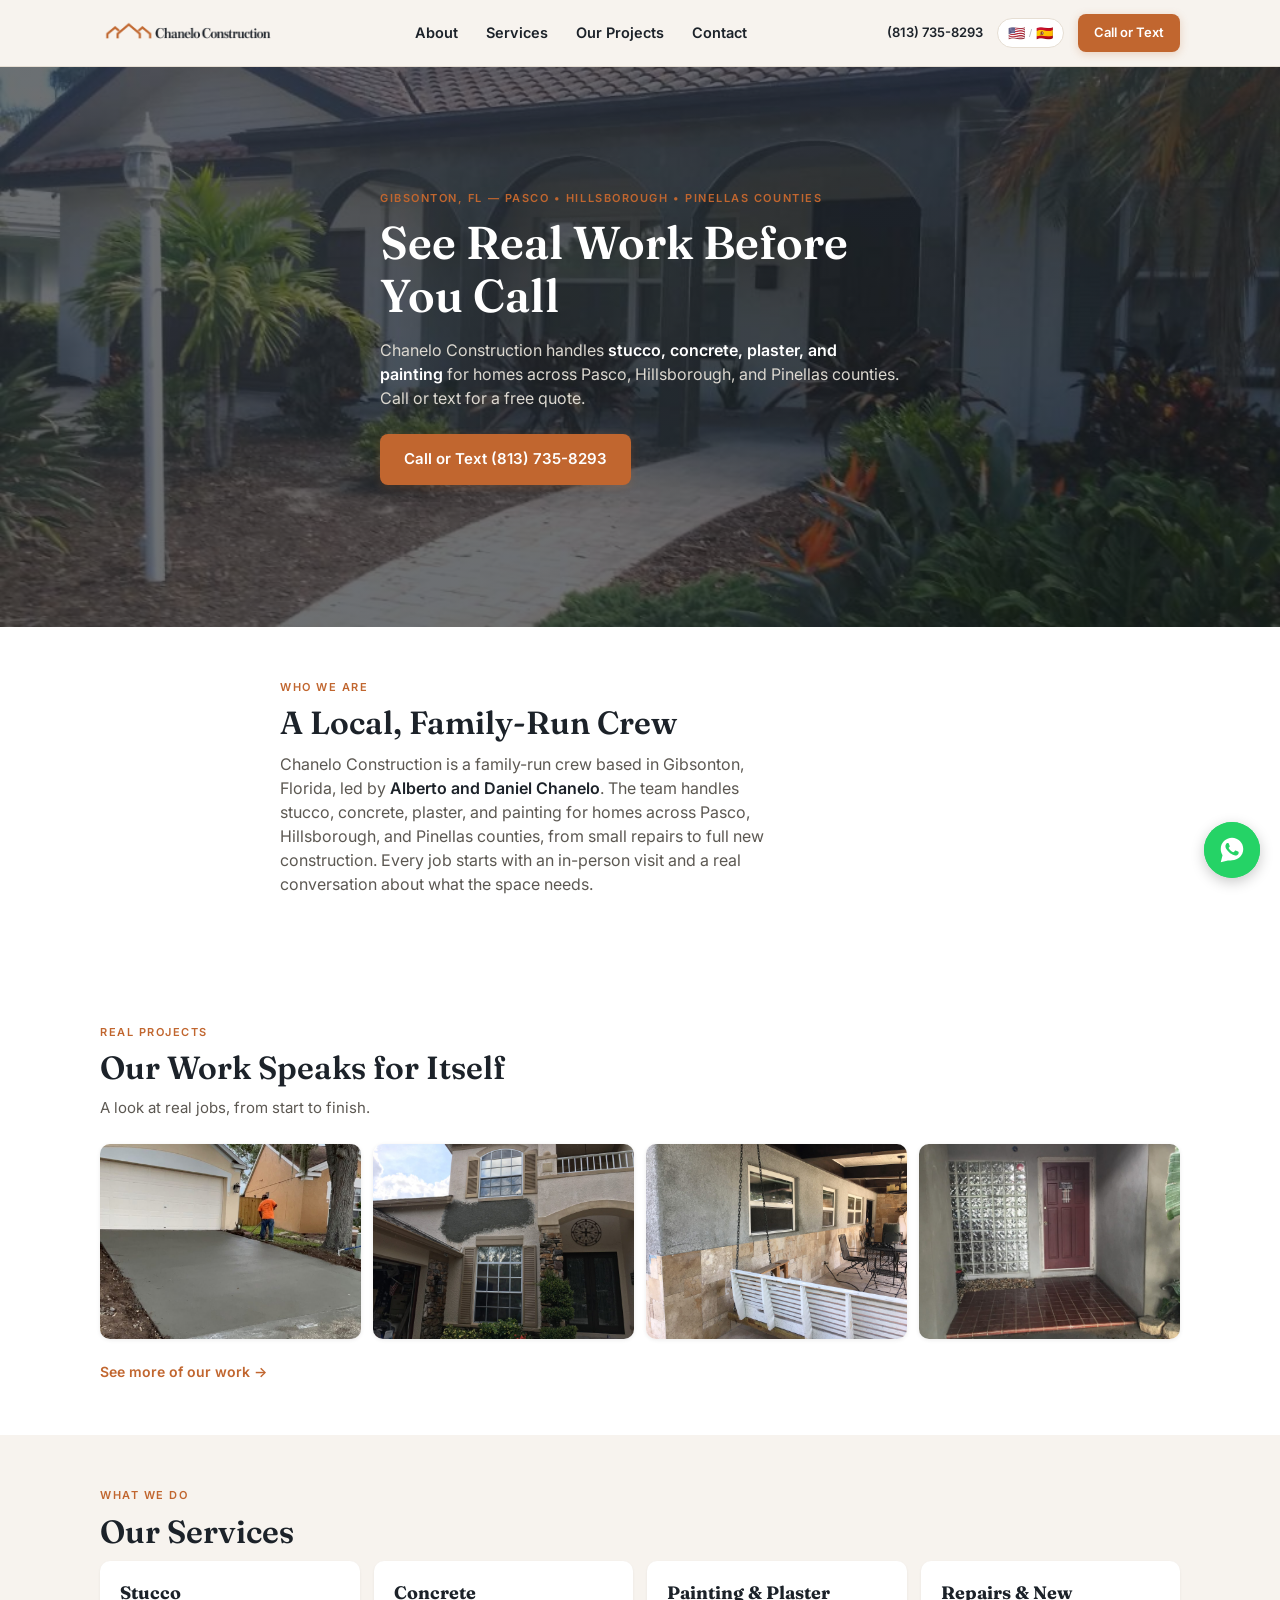
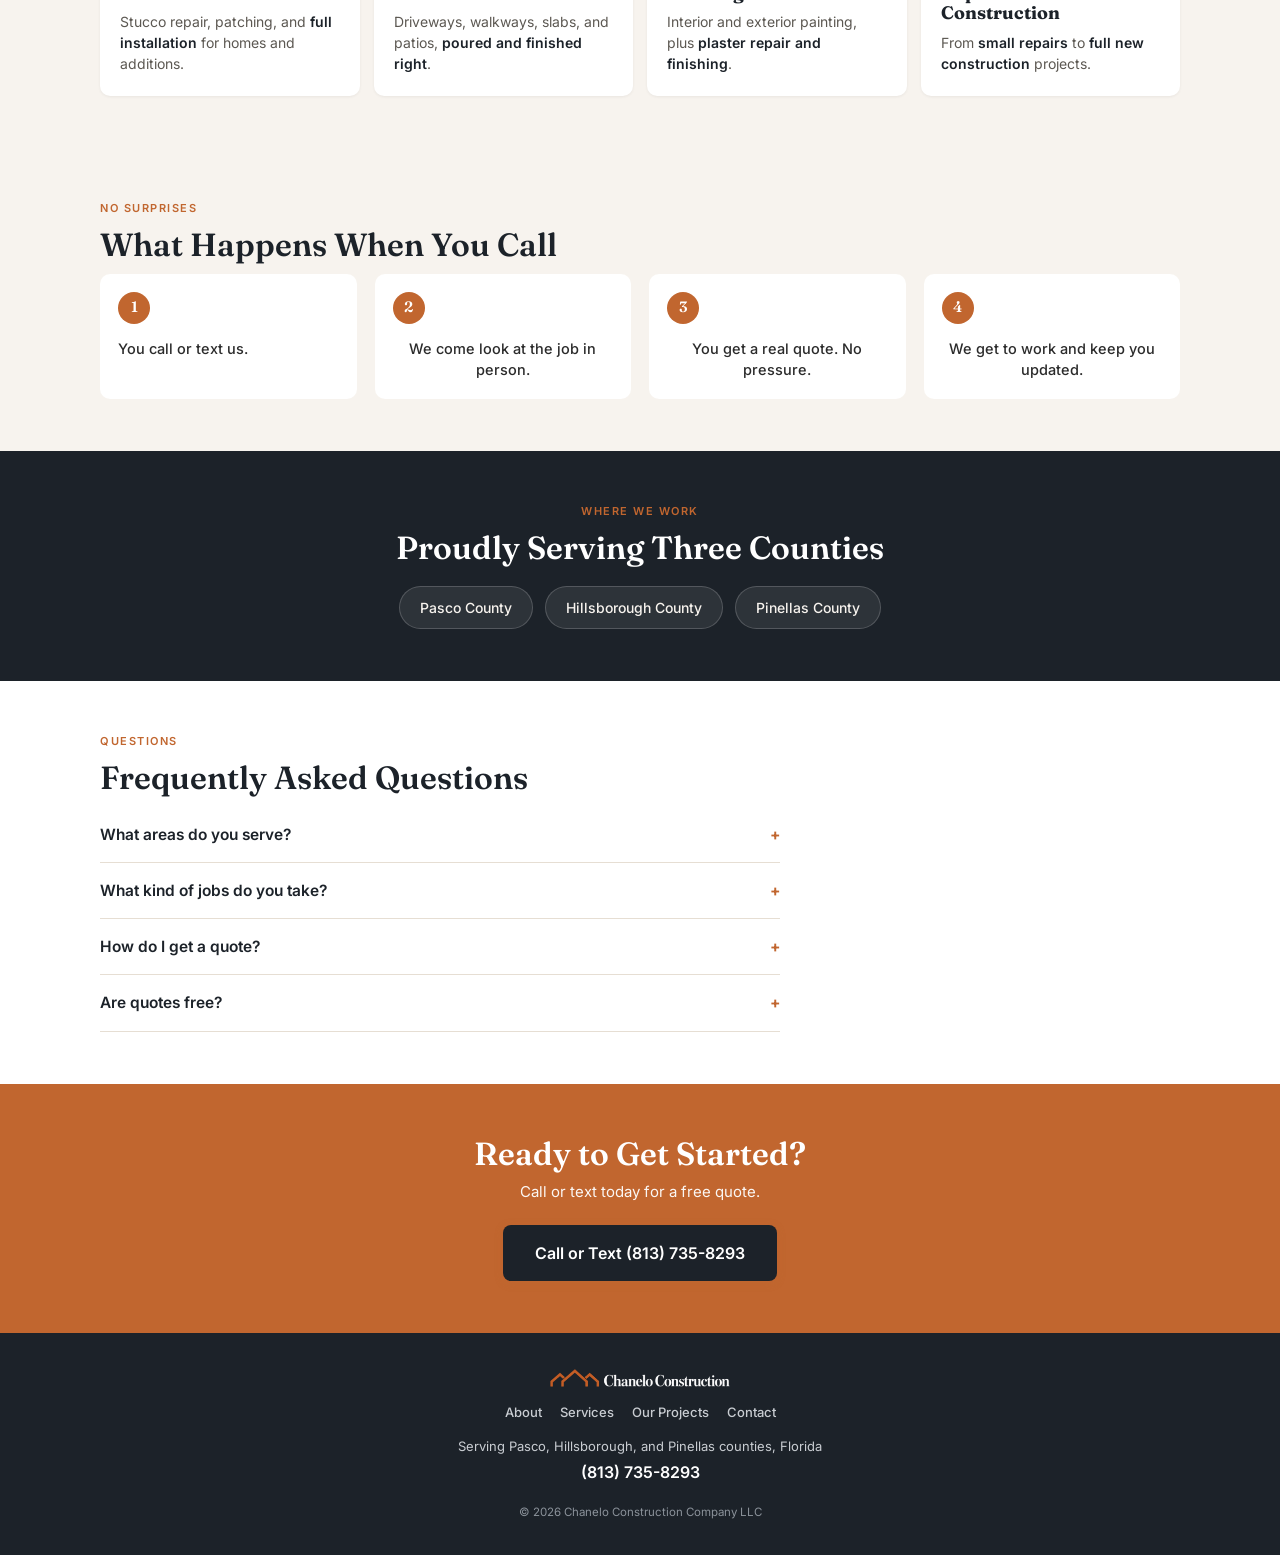
==== commit 1e950924: "Add photo lightbox for gallery images, use hero photo as full desktop background with dark overlay" ====
--- a/index.html
+++ b/index.html
@@ -210,6 +210,13 @@
     </div>
   </footer>
 
+  <div class="lightbox" id="lightbox" role="dialog" aria-modal="true" aria-label="Photo viewer" hidden>
+    <button class="lightbox-close" id="lightbox-close" aria-label="Close" data-i18n-aria="aria_lightbox_close">&times;</button>
+    <button class="lightbox-nav lightbox-prev" id="lightbox-prev" aria-label="Previous photo" data-i18n-aria="aria_lightbox_prev">&#10094;</button>
+    <img src="" alt="" id="lightbox-img">
+    <button class="lightbox-nav lightbox-next" id="lightbox-next" aria-label="Next photo" data-i18n-aria="aria_lightbox_next">&#10095;</button>
+  </div>
+
   <a href="https://wa.me/18137358293" class="whatsapp-fab" target="_blank" rel="noopener" aria-label="Chat on WhatsApp" data-i18n-aria="aria_whatsapp">
     <svg viewBox="0 0 32 32" fill="currentColor" aria-hidden="true"><path d="M16.004 3C9.377 3 4 8.373 4 15c0 2.386.7 4.61 1.906 6.475L4 29l7.72-1.867A11.93 11.93 0 0 0 16.004 27C22.63 27 28 21.627 28 15S22.63 3 16.004 3zm6.98 17.06c-.29.82-1.44 1.51-2.36 1.71-.63.13-1.45.24-4.21-.9-3.54-1.47-5.82-5.06-6-5.3-.17-.24-1.44-1.92-1.44-3.66 0-1.74.9-2.6 1.23-2.95.29-.31.65-.4.87-.4.22 0 .44.002.63.012.2.01.47-.08.74.56.29.68.98 2.36 1.07 2.53.09.17.14.36.03.58-.11.22-.17.36-.34.55-.17.2-.36.44-.51.6-.17.17-.35.36-.15.71.2.35.9 1.48 1.93 2.4 1.33 1.18 2.44 1.55 2.8 1.72.36.17.57.15.78-.09.21-.24.9-1.05 1.14-1.4.24-.36.48-.29.8-.17.32.11 2.05.97 2.4 1.14.36.17.6.26.68.4.09.15.09.85-.2 1.67z"/></svg>
   </a>
--- a/css/styles.css
+++ b/css/styles.css
@@ -36,6 +36,65 @@
   font-family:'Fraunces', serif;
   color:var(--navy);
   line-height:1.15;
+}
+
+/* Lightbox */
+.photo-tile{ cursor:pointer; }
+.lightbox{
+  position:fixed;
+  inset:0;
+  background:rgba(10,12,14,0.92);
+  z-index:300;
+  display:flex;
+  align-items:center;
+  justify-content:center;
+  opacity:0;
+  visibility:hidden;
+  transition:opacity 0.25s ease;
+}
+.lightbox.is-open{ opacity:1; visibility:visible; }
+.lightbox img{
+  max-width:88vw;
+  max-height:82vh;
+  object-fit:contain;
+  border-radius:6px;
+  box-shadow:0 10px 40px rgba(0,0,0,0.5);
+}
+.lightbox-close, .lightbox-nav{
+  position:fixed;
+  background:rgba(255,255,255,0.1);
+  color:var(--white);
+  border:none;
+  border-radius:50%;
+  cursor:pointer;
+  display:flex;
+  align-items:center;
+  justify-content:center;
+  transition:background 0.2s ease, transform 0.2s ease;
+}
+.lightbox-close:hover, .lightbox-nav:hover{ background:rgba(255,255,255,0.22); transform:scale(1.06); }
+.lightbox-close{
+  top:20px;
+  right:20px;
+  width:44px;
+  height:44px;
+  font-size:26px;
+  line-height:1;
+}
+.lightbox-nav{
+  top:50%;
+  transform:translateY(-50%);
+  width:48px;
+  height:48px;
+  font-size:16px;
+}
+.lightbox-nav:hover{ transform:translateY(-50%) scale(1.06); }
+.lightbox-prev{ left:16px; }
+.lightbox-next{ right:16px; }
+@media (max-width:640px){
+  .lightbox-nav{ width:38px; height:38px; }
+  .lightbox-prev{ left:6px; }
+  .lightbox-next{ right:6px; }
 }
 
 /* Floating action buttons */
@@ -601,9 +660,21 @@
 
 @media (min-width:900px){
   .cards-grid{ grid-template-columns:repeat(4,1fr); }
-  .hero h1{ max-width:16ch; }
   .contact-grid{ grid-template-columns:280px 1fr; align-items:start; }
   .photo-grid-3{ grid-template-columns:repeat(3,1fr); }
+
+  .hero{
+    background-image:linear-gradient(rgba(20,24,29,0.62), rgba(20,24,29,0.62)), url('../assets/photos/finished-home-mediterranean.jpg');
+    background-size:cover;
+    background-position:center;
+    min-height:560px;
+    display:flex;
+    align-items:center;
+  }
+  .hero-photo{ display:none; }
+  .hero h1{ max-width:16ch; color:var(--white); }
+  .hero-sub{ color:#dcd8d0; }
+  .hero-sub strong{ color:var(--white); }
 
   .hamburger, .nav-close, .nav-overlay{ display:none; }
   .desktop-only-cta{ display:inline-block; }
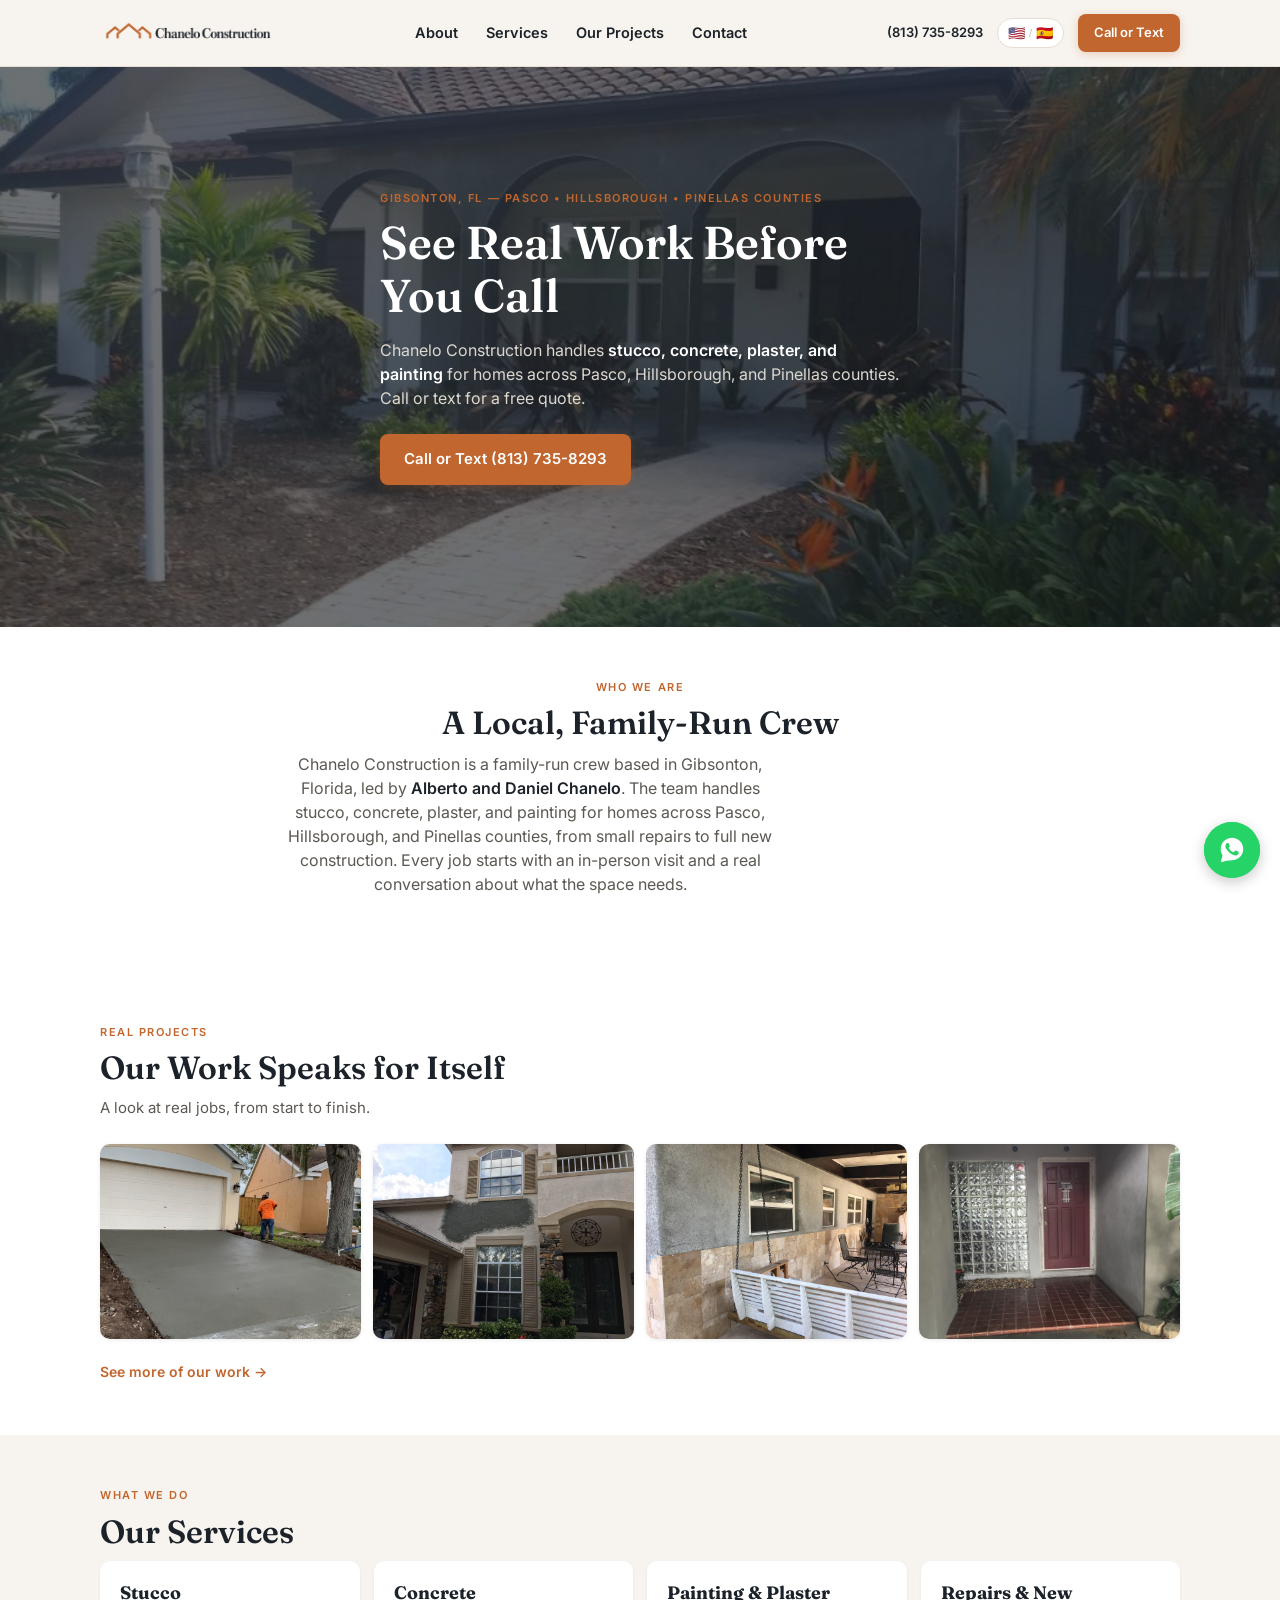
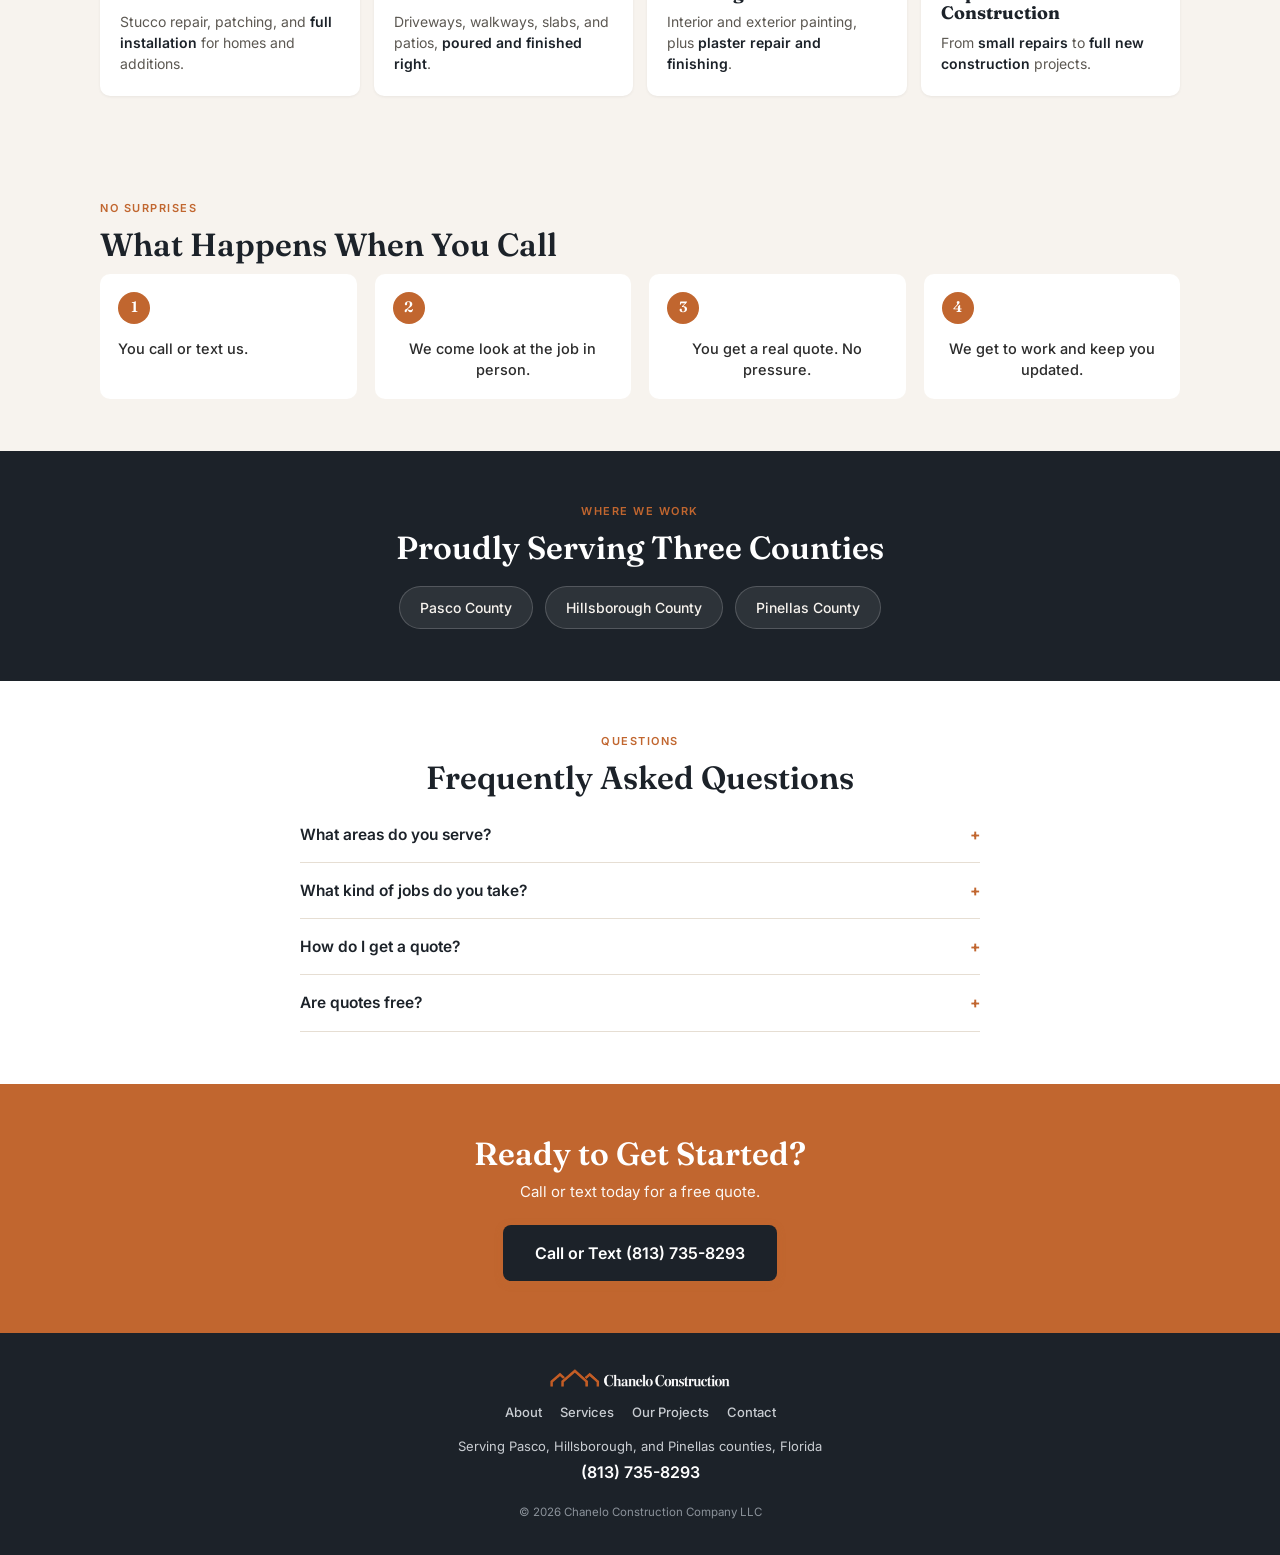
==== commit 753fa2b1: "Center About and FAQ sections on desktop" ====
--- a/index.html
+++ b/index.html
@@ -8,7 +8,7 @@
 <link rel="preconnect" href="https://fonts.googleapis.com">
 <link rel="preconnect" href="https://fonts.gstatic.com" crossorigin>
 <link href="https://fonts.googleapis.com/css2?family=Fraunces:opsz,wght@9..144,500;9..144,600;9..144,700&family=Inter:wght@400;500;600;700&display=swap" rel="stylesheet">
-<link rel="stylesheet" href="css/styles.css?v=1">
+<link rel="stylesheet" href="css/styles.css?v=9">
 </head>
 <body>
 
@@ -224,6 +224,6 @@
     <svg viewBox="0 0 24 24" fill="none" stroke="currentColor" stroke-width="2.5" stroke-linecap="round" stroke-linejoin="round" aria-hidden="true"><path d="M12 19V5M5 12l7-7 7 7"/></svg>
   </button>
 
-  <script src="js/main.js?v=1"></script>
+  <script src="js/main.js?v=9"></script>
 </body>
 </html>
--- a/css/styles.css
+++ b/css/styles.css
@@ -594,6 +594,7 @@
   color:var(--navy);
   font-family:'Fraunces', serif;
 }
+.contact-form[hidden]{ display:none; }
 .contact-form{
   background:var(--white);
   border-radius:12px;
@@ -603,13 +604,15 @@
   flex-direction:column;
   gap:16px;
 }
-.form-note{
-  font-size:12.5px;
-  color:#8a8478;
-  background:var(--sand);
-  border-radius:6px;
-  padding:8px 12px;
-}
+.form-confirmation{
+  background:var(--white);
+  border-radius:12px;
+  padding:36px 28px;
+  text-align:center;
+  box-shadow:0 1px 3px rgba(0,0,0,0.06);
+}
+.form-confirmation h3{ font-size:22px; margin-bottom:8px; }
+.form-confirmation p{ color:var(--body-dim); font-size:14.5px; margin-bottom:20px; }
 .form-field{ display:flex; flex-direction:column; gap:6px; font-size:13.5px; font-weight:600; color:var(--navy); }
 .form-field input, .form-field select, .form-field textarea{
   font-family:'Inter', sans-serif;
@@ -662,6 +665,12 @@
   .cards-grid{ grid-template-columns:repeat(4,1fr); }
   .contact-grid{ grid-template-columns:280px 1fr; align-items:start; }
   .photo-grid-3{ grid-template-columns:repeat(3,1fr); }
+
+  .about-inner{ margin:0 auto; text-align:center; }
+
+  .faq-section .wrap > .eyebrow,
+  .faq-section .wrap > h2{ text-align:center; }
+  .faq-list{ margin:0 auto; }
 
   .hero{
     background-image:linear-gradient(rgba(20,24,29,0.62), rgba(20,24,29,0.62)), url('../assets/photos/finished-home-mediterranean.jpg');
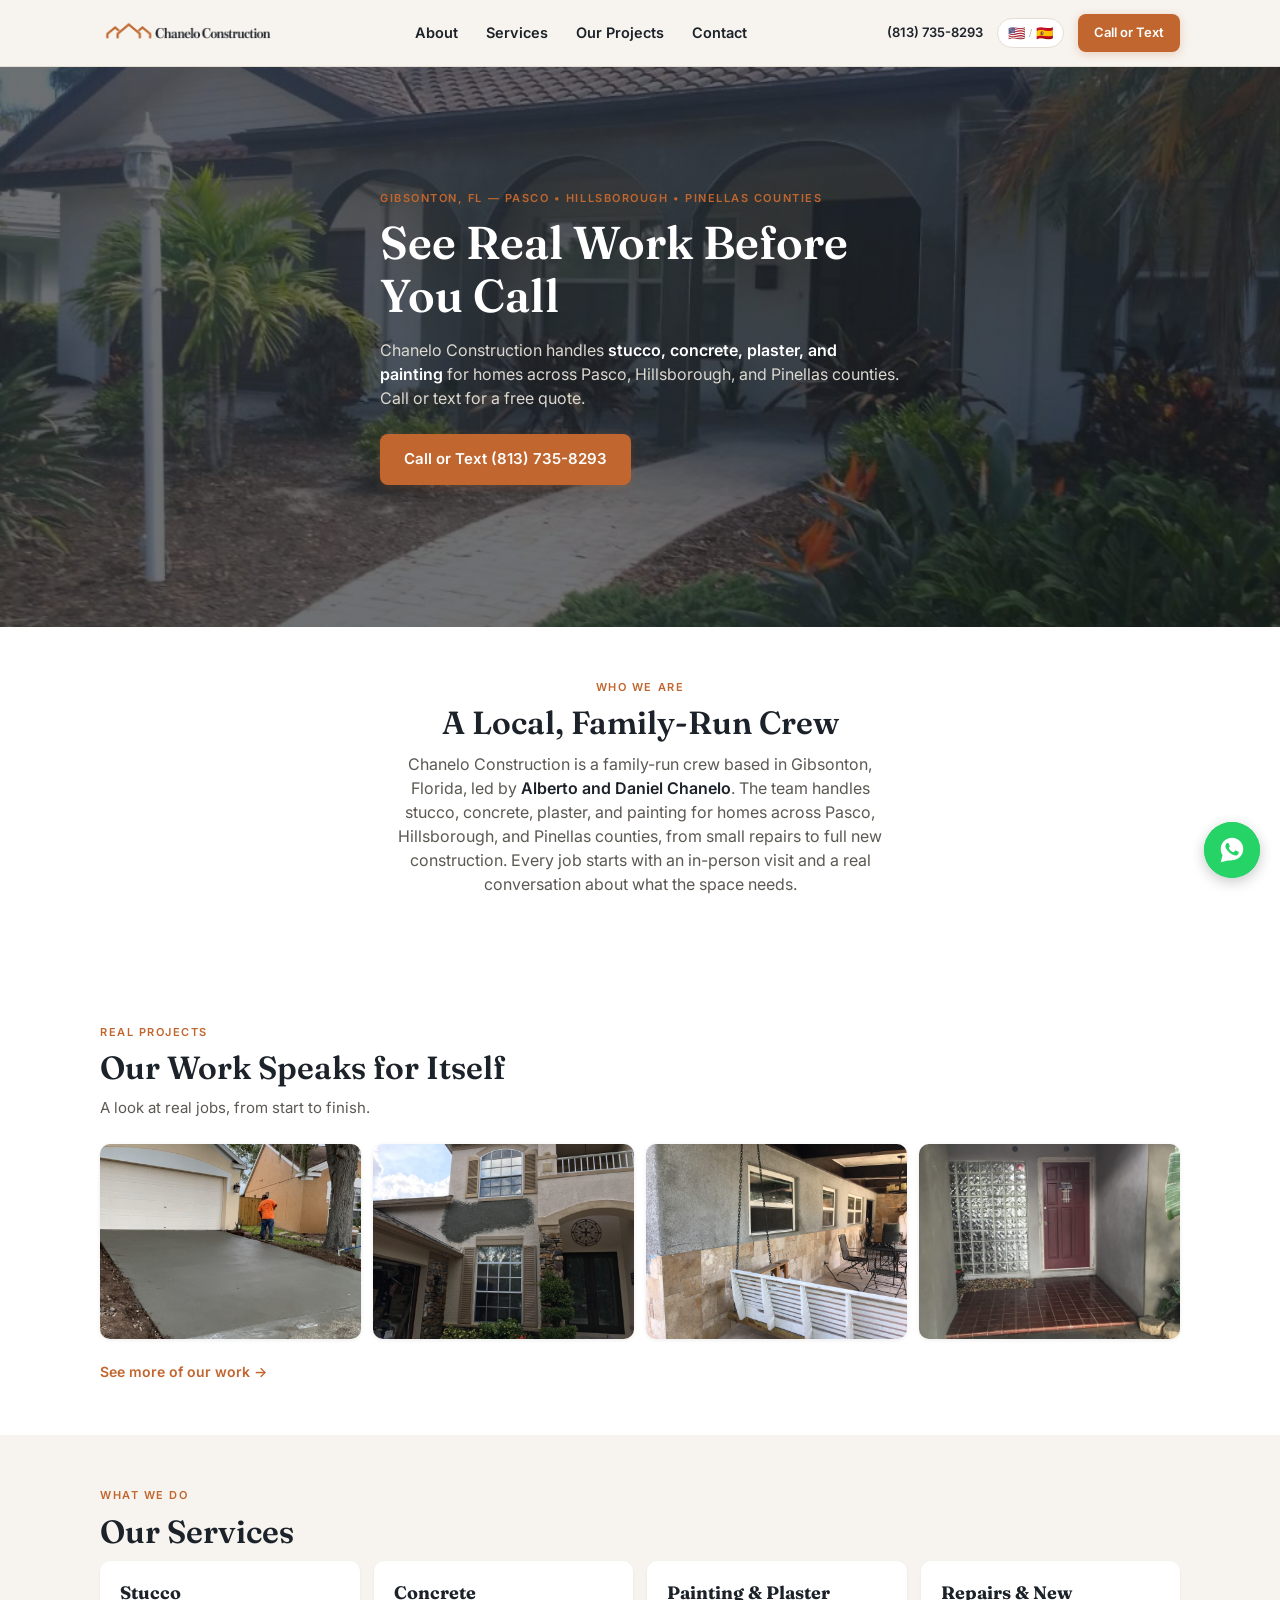
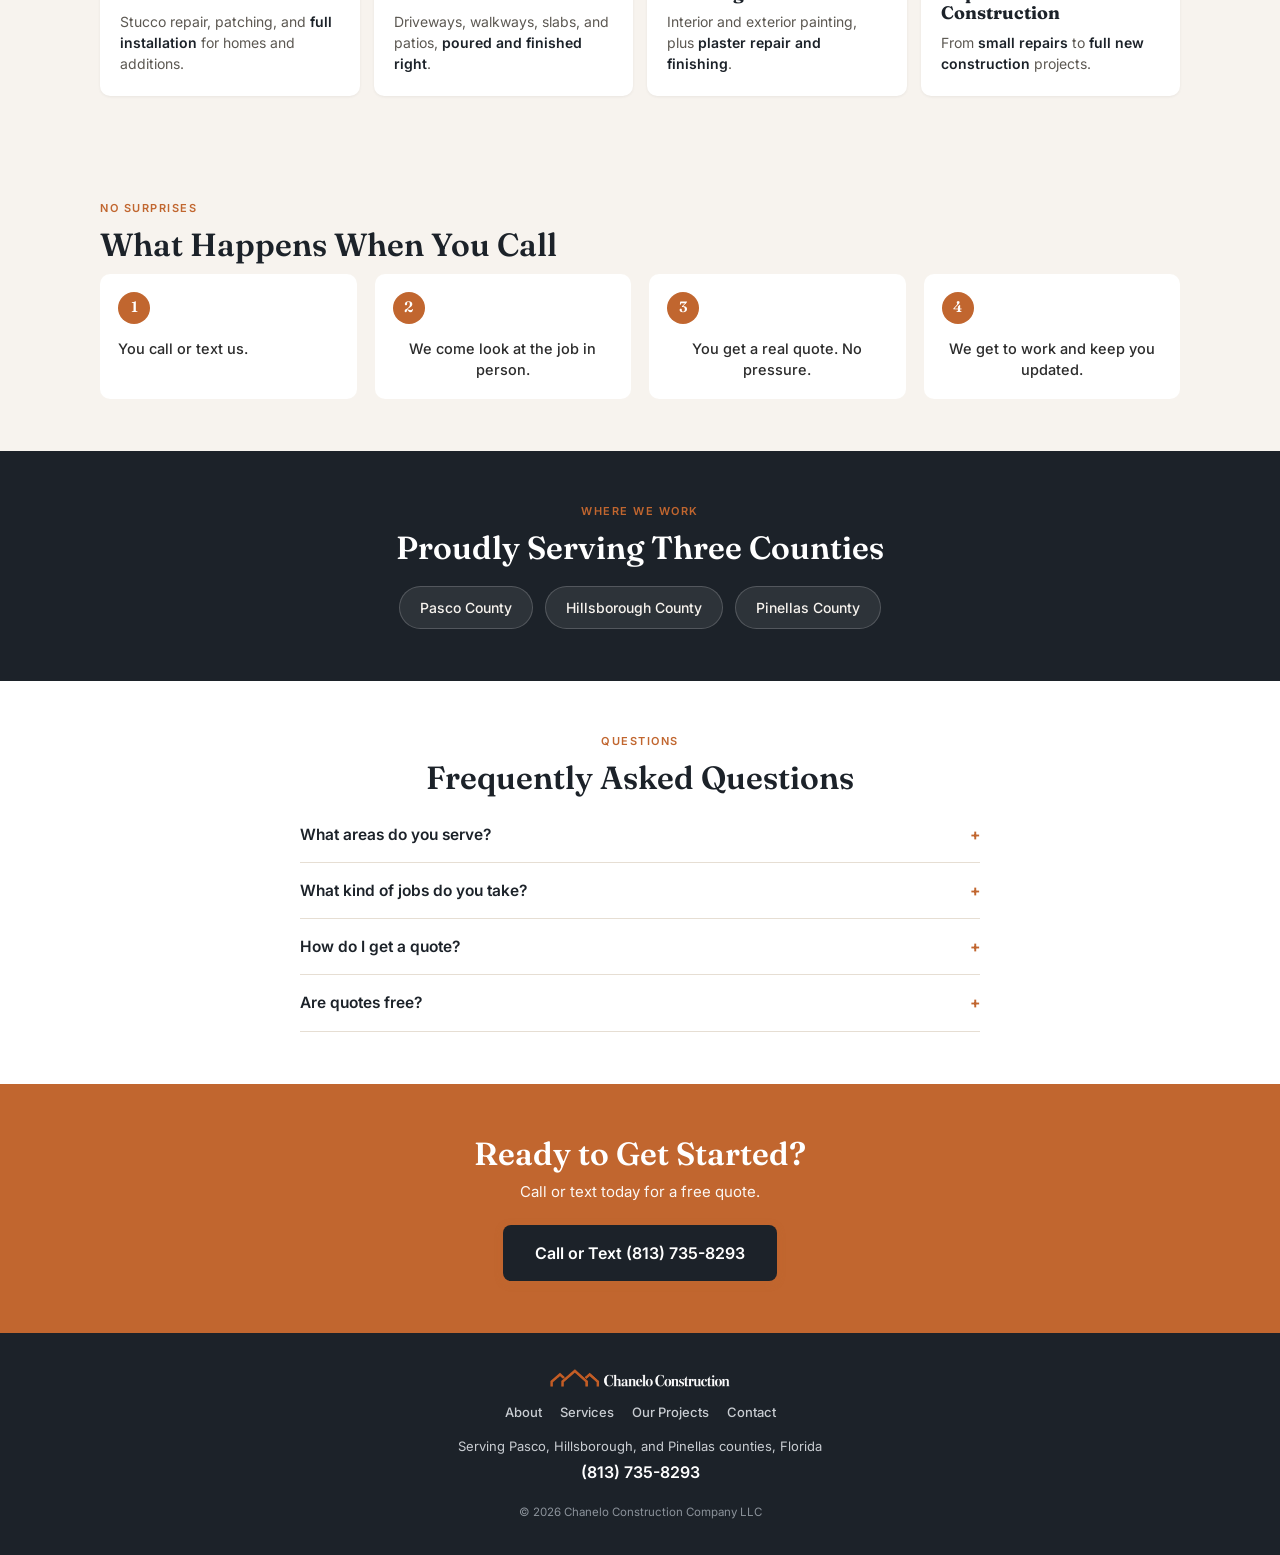
==== commit 3e46660e: "Fix About paragraph not centering (block had its own max-width with no auto margin)" ====
--- a/index.html
+++ b/index.html
@@ -8,7 +8,7 @@
 <link rel="preconnect" href="https://fonts.googleapis.com">
 <link rel="preconnect" href="https://fonts.gstatic.com" crossorigin>
 <link href="https://fonts.googleapis.com/css2?family=Fraunces:opsz,wght@9..144,500;9..144,600;9..144,700&family=Inter:wght@400;500;600;700&display=swap" rel="stylesheet">
-<link rel="stylesheet" href="css/styles.css?v=9">
+<link rel="stylesheet" href="css/styles.css?v=10">
 </head>
 <body>
 
@@ -224,6 +224,6 @@
     <svg viewBox="0 0 24 24" fill="none" stroke="currentColor" stroke-width="2.5" stroke-linecap="round" stroke-linejoin="round" aria-hidden="true"><path d="M12 19V5M5 12l7-7 7 7"/></svg>
   </button>
 
-  <script src="js/main.js?v=9"></script>
+  <script src="js/main.js?v=10"></script>
 </body>
 </html>
--- a/css/styles.css
+++ b/css/styles.css
@@ -667,6 +667,7 @@
   .photo-grid-3{ grid-template-columns:repeat(3,1fr); }
 
   .about-inner{ margin:0 auto; text-align:center; }
+  .about-body{ margin-left:auto; margin-right:auto; }
 
   .faq-section .wrap > .eyebrow,
   .faq-section .wrap > h2{ text-align:center; }
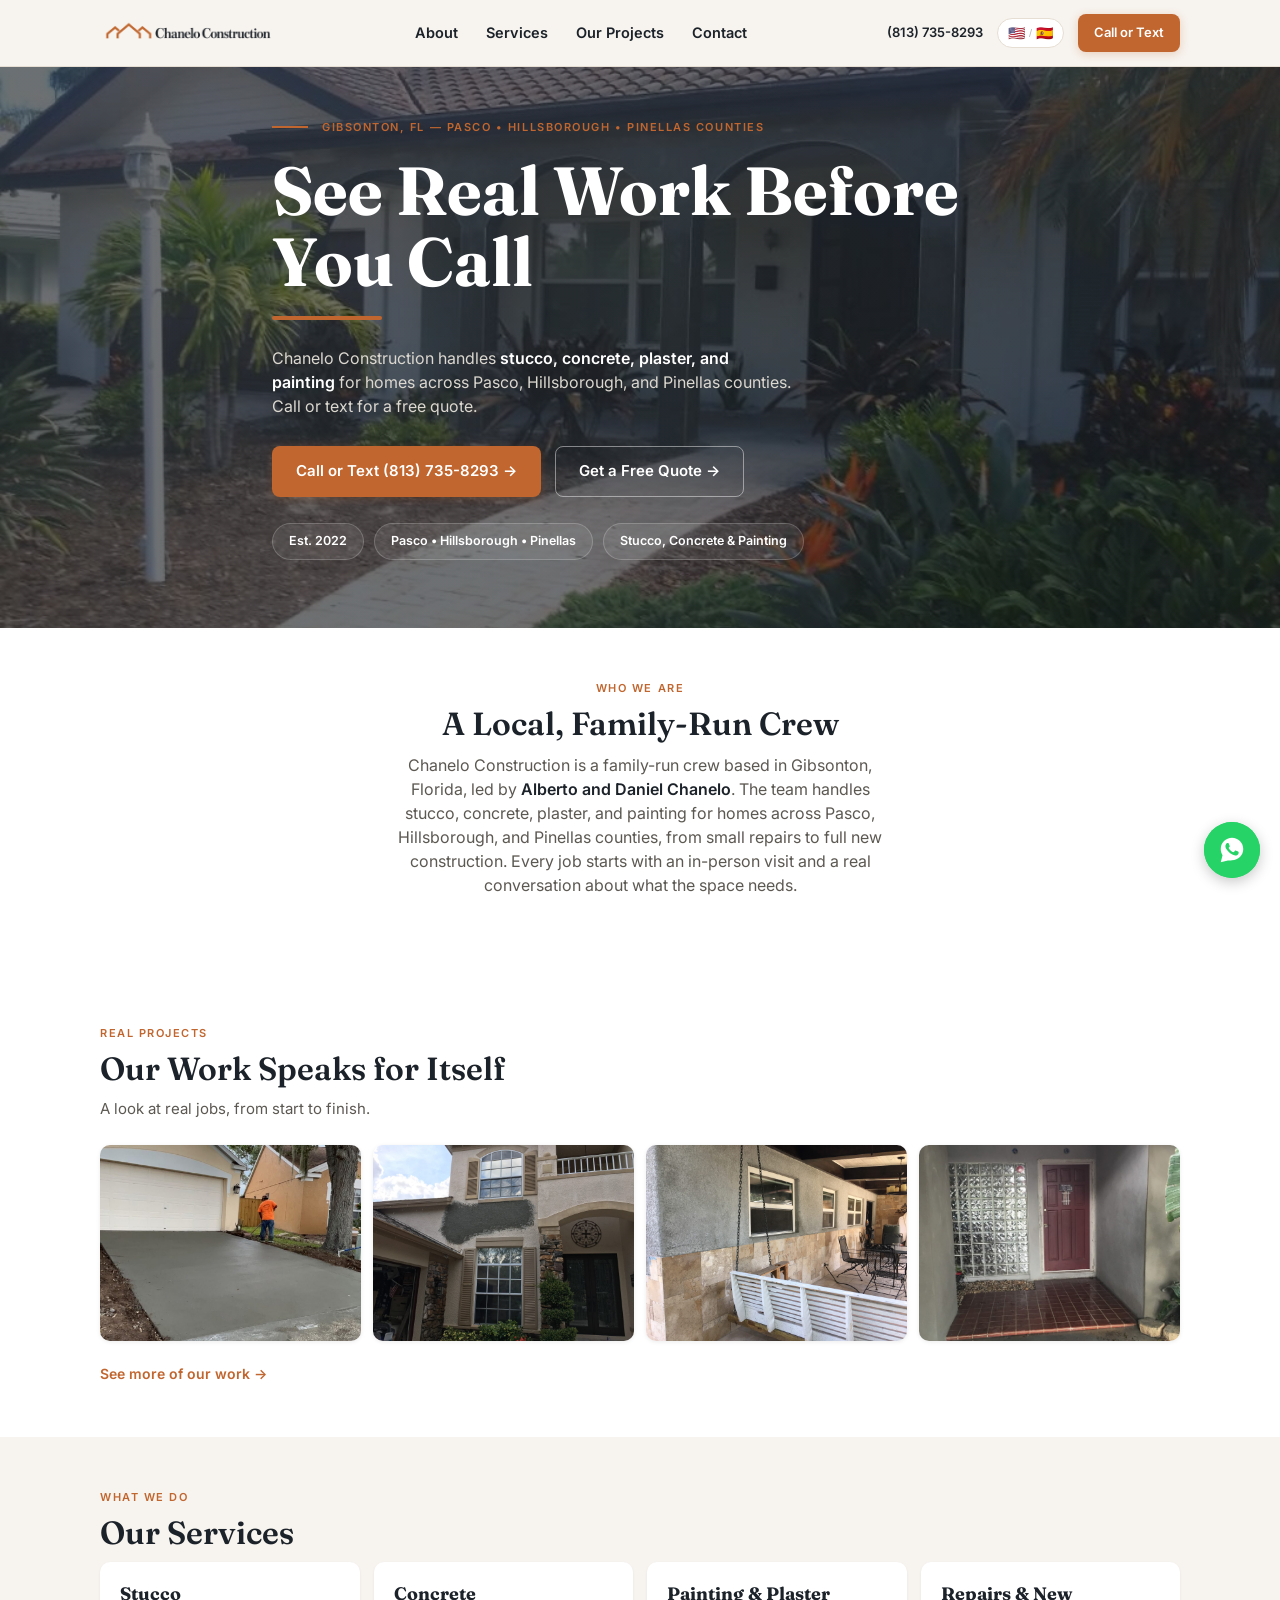
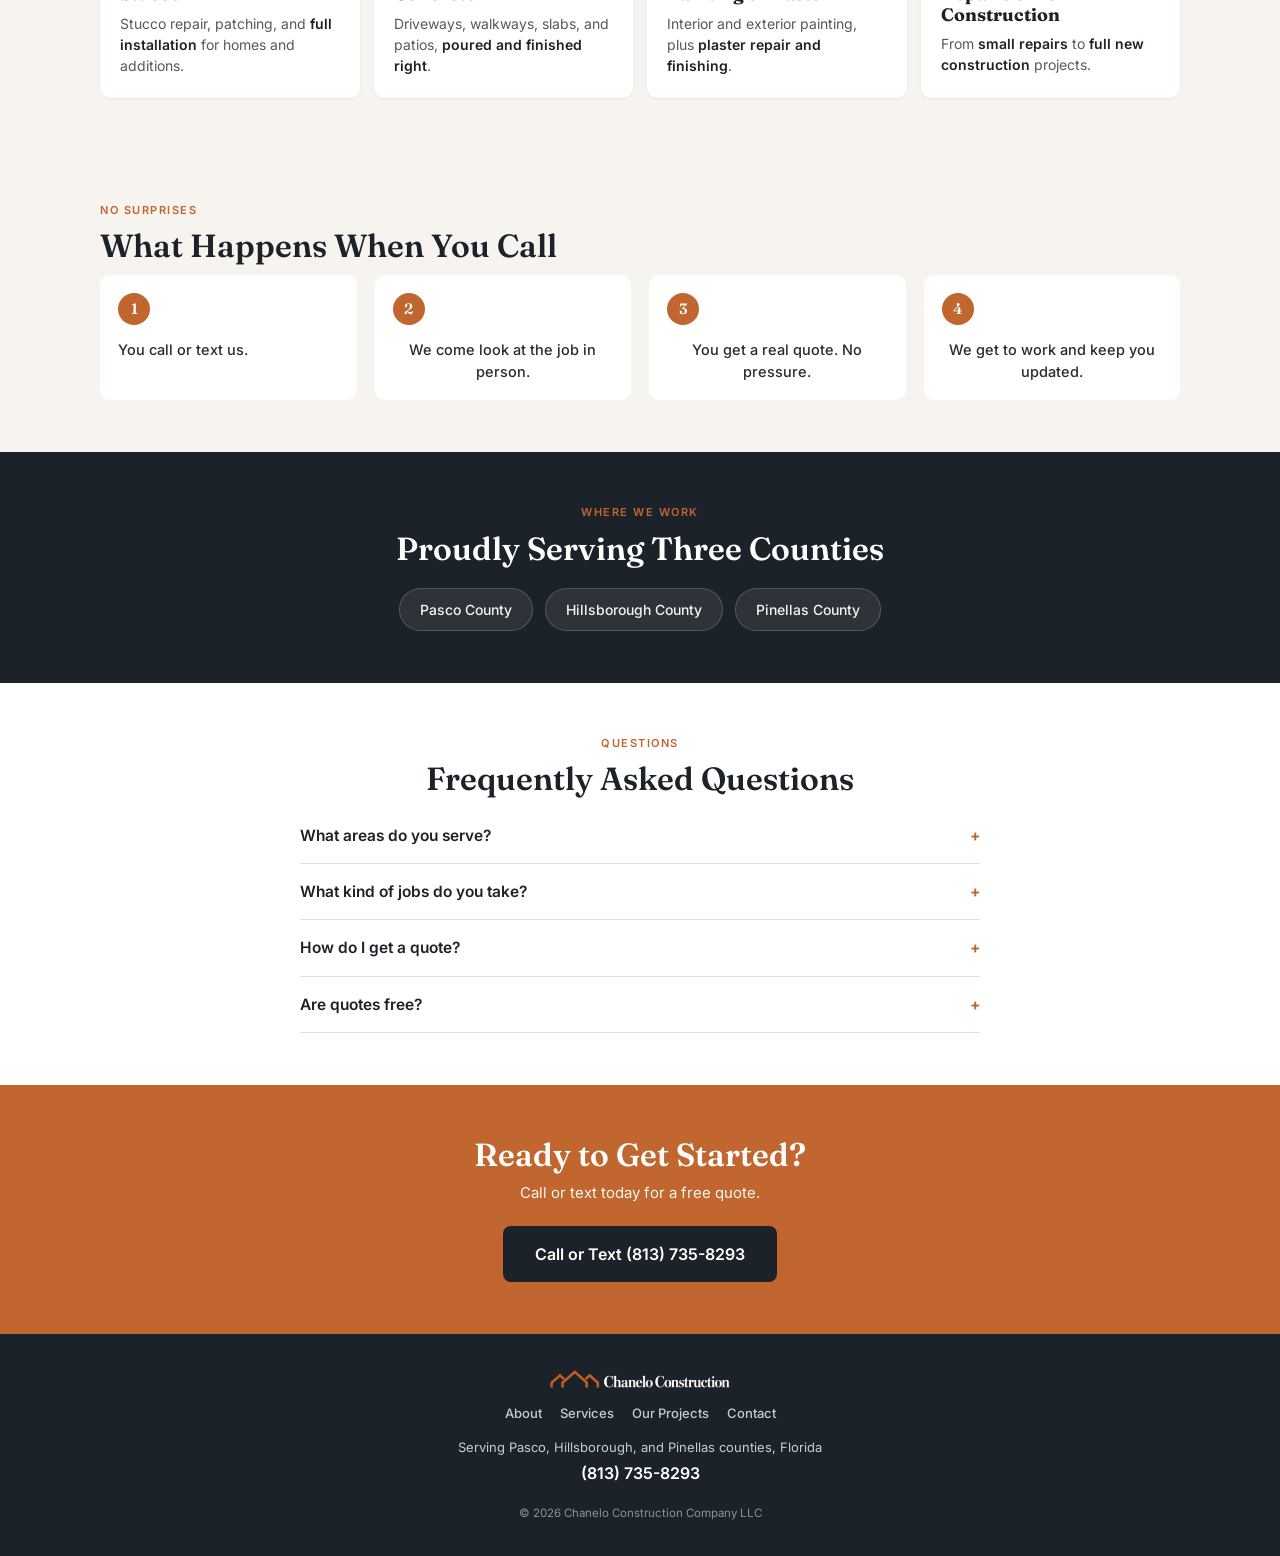
==== commit 43441ba8: "Restructure hero to match reference layout: label line, bigger headline with underline accent, dual " ====
--- a/index.html
+++ b/index.html
@@ -8,7 +8,7 @@
 <link rel="preconnect" href="https://fonts.googleapis.com">
 <link rel="preconnect" href="https://fonts.gstatic.com" crossorigin>
 <link href="https://fonts.googleapis.com/css2?family=Fraunces:opsz,wght@9..144,500;9..144,600;9..144,700&family=Inter:wght@400;500;600;700&display=swap" rel="stylesheet">
-<link rel="stylesheet" href="css/styles.css?v=10">
+<link rel="stylesheet" href="css/styles.css?v=11">
 </head>
 <body>
 
@@ -48,11 +48,21 @@
     <!-- HERO -->
     <section class="hero">
       <div class="wrap hero-inner">
-        <p class="eyebrow" data-i18n="hero_eyebrow">GIBSONTON, FL — PASCO • HILLSBOROUGH • PINELLAS COUNTIES</p>
+        <div class="hero-label">
+          <span class="hero-label-line"></span>
+          <p class="eyebrow" data-i18n="hero_eyebrow">GIBSONTON, FL — PASCO • HILLSBOROUGH • PINELLAS COUNTIES</p>
+        </div>
         <h1 data-i18n="hero_headline">See Real Work Before You Call</h1>
+        <span class="hero-underline"></span>
         <p class="hero-sub" data-i18n="hero_sub">Chanelo Construction handles <strong>stucco, concrete, plaster, and painting</strong> for homes across Pasco, Hillsborough, and Pinellas counties. Call or text for a free quote.</p>
         <div class="hero-actions">
-          <a href="tel:+18137358293" class="btn btn-primary" data-i18n="cta_call">Call or Text (813) 735-8293</a>
+          <a href="tel:+18137358293" class="btn btn-primary" data-i18n="cta_call_arrow">Call or Text (813) 735-8293 &rarr;</a>
+          <a href="contact/" class="btn btn-outline" data-i18n="cta_get_quote_arrow">Get a Free Quote &rarr;</a>
+        </div>
+        <div class="hero-chips">
+          <span class="hero-chip" data-i18n="hero_chip_est">Est. 2022</span>
+          <span class="hero-chip" data-i18n="hero_chip_area">Pasco &bull; Hillsborough &bull; Pinellas</span>
+          <span class="hero-chip" data-i18n="hero_chip_services">Stucco, Concrete &amp; Painting</span>
         </div>
         <div class="hero-photo">
           <img src="assets/photos/finished-home-mediterranean.jpg" data-i18n-alt="alt_hero_home" alt="A finished home renovation by Chanelo Construction" width="1024" height="768">
@@ -224,6 +234,6 @@
     <svg viewBox="0 0 24 24" fill="none" stroke="currentColor" stroke-width="2.5" stroke-linecap="round" stroke-linejoin="round" aria-hidden="true"><path d="M12 19V5M5 12l7-7 7 7"/></svg>
   </button>
 
-  <script src="js/main.js?v=10"></script>
+  <script src="js/main.js?v=11"></script>
 </body>
 </html>
--- a/css/styles.css
+++ b/css/styles.css
@@ -361,19 +361,78 @@
   color:var(--terracotta);
   margin-bottom:10px;
 }
+
+.hero-label{
+  display:flex;
+  align-items:center;
+  gap:14px;
+  margin-bottom:20px;
+}
+.hero-label-line{
+  width:36px;
+  height:2px;
+  background:var(--terracotta);
+  flex-shrink:0;
+}
+.hero-label .eyebrow{ margin-bottom:0; }
+
 .hero h1{
-  font-size:clamp(28px, 6vw, 46px);
-  font-weight:600;
-  margin-bottom:16px;
-  max-width:12ch;
+  font-size:clamp(34px, 9vw, 68px);
+  font-weight:700;
+  line-height:1.04;
+  margin-bottom:20px;
+  max-width:14ch;
+}
+.hero-underline{
+  display:block;
+  width:110px;
+  height:4px;
+  background:var(--terracotta);
+  border-radius:2px;
+  margin-bottom:26px;
 }
 .hero-sub{
   font-size:16px;
   color:var(--body-dim);
   max-width:52ch;
-  margin-bottom:24px;
-}
-.hero-actions{ margin-bottom:30px; }
+  margin-bottom:28px;
+}
+.hero-actions{
+  display:flex;
+  flex-wrap:wrap;
+  gap:14px;
+  margin-bottom:26px;
+}
+.btn-outline{
+  display:inline-block;
+  font-family:'Inter', sans-serif;
+  font-weight:600;
+  border-radius:8px;
+  padding:13px 23px;
+  font-size:15px;
+  text-align:center;
+  background:transparent;
+  border:1.5px solid rgba(28,34,41,0.35);
+  color:var(--navy);
+  transition:background 0.2s ease, border-color 0.2s ease, transform 0.15s ease;
+}
+.btn-outline:hover{ background:rgba(28,34,41,0.06); transform:translateY(-2px); }
+
+.hero-chips{
+  display:flex;
+  flex-wrap:wrap;
+  gap:10px;
+  margin-bottom:28px;
+}
+.hero-chip{
+  font-size:12.5px;
+  font-weight:600;
+  color:var(--navy);
+  background:rgba(28,34,41,0.06);
+  border:1px solid rgba(28,34,41,0.14);
+  padding:8px 16px;
+  border-radius:30px;
+}
 
 .photo-placeholder{
   background:var(--white);
@@ -685,6 +744,16 @@
   .hero h1{ max-width:16ch; color:var(--white); }
   .hero-sub{ color:#dcd8d0; }
   .hero-sub strong{ color:var(--white); }
+  .btn-outline{
+    border-color:rgba(255,255,255,0.45);
+    color:var(--white);
+  }
+  .btn-outline:hover{ background:rgba(255,255,255,0.1); }
+  .hero-chip{
+    color:var(--white);
+    background:rgba(255,255,255,0.08);
+    border-color:rgba(255,255,255,0.2);
+  }
 
   .hamburger, .nav-close, .nav-overlay{ display:none; }
   .desktop-only-cta{ display:inline-block; }
